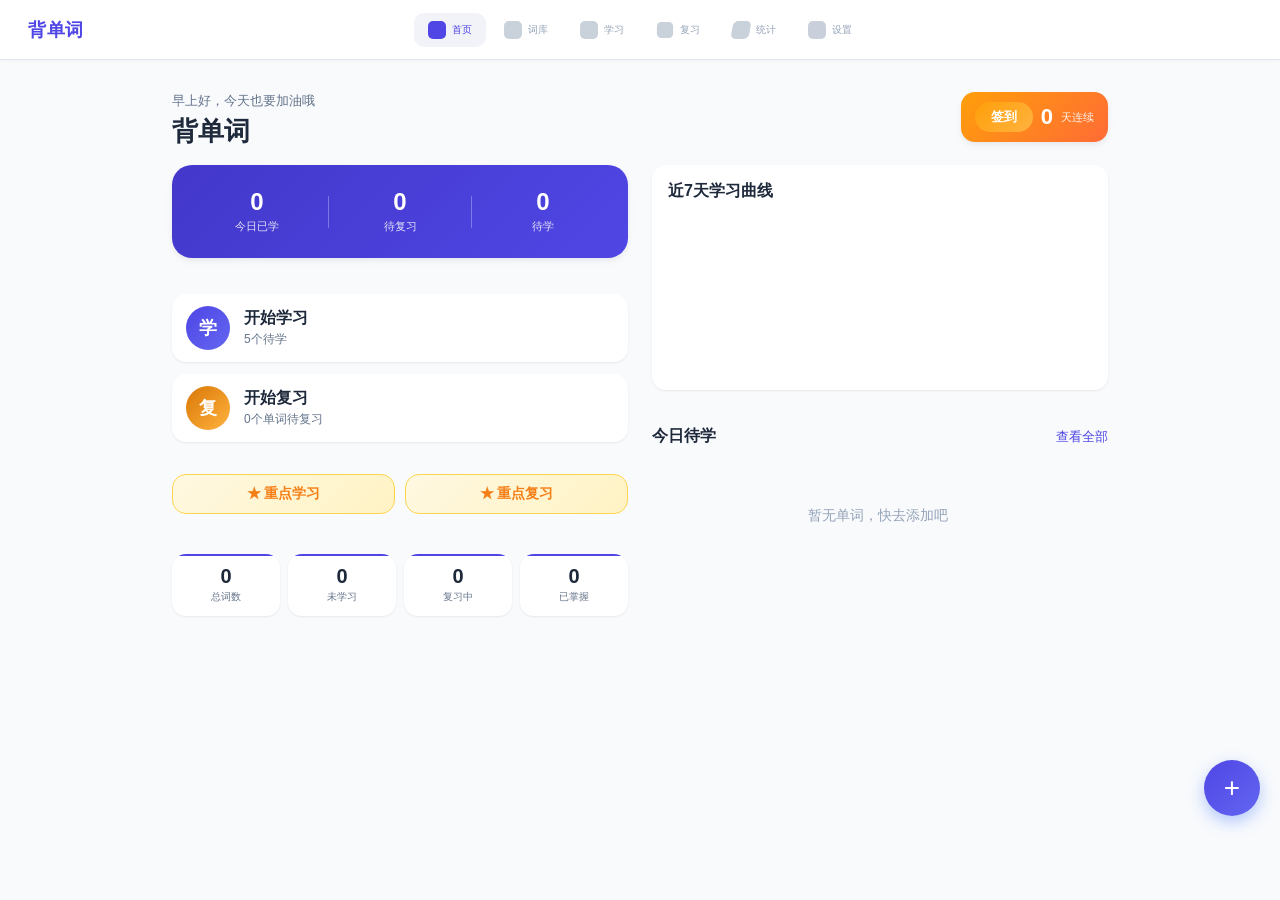
==== frontend/index.html @ 34f8b9ea "消除冷启动卡顿: 新增GitHub Actions每5分钟保活Render服务, 前端词库后台刷新静默化不弹'服务唤醒中', 同步frontend静态资源至v62" ====
<!DOCTYPE html>
<html lang="zh-CN">
<head>
  <meta charset="UTF-8">
  <!-- 移动端视口配置，禁止缩放以保证原生App体验 -->
  <meta name="viewport" content="width=device-width, initial-scale=1.0, maximum-scale=1.0, user-scalable=no, viewport-fit=cover">
  <meta name="theme-color" content="#4a7fff">
  <title>背单词</title>
  <!-- 预连接：提前建立TCP/TLS连接，减少首字节时间 -->
  <link rel="preconnect" href="/" crossorigin>
  <link rel="dns-prefetch" href="/">
  <link rel="stylesheet" href="assets/style.css?v=20260809a">
  <!-- PWA 支持：允许"添加到桌面"当App用 -->
  <link rel="manifest" href="/manifest.json">
  <link rel="icon" type="image/png" href="/icons/icon-192.png">
  <link rel="apple-touch-icon" href="/icons/icon-192.png">
  <meta name="apple-mobile-web-app-capable" content="yes">
  <meta name="apple-mobile-web-app-status-bar-style" content="default">
  <meta name="apple-mobile-web-app-title" content="背单词">
</head>
<body>
  <!-- ============ 主内容区 ============ -->
  <main class="app-content" id="appContent">

    <!-- ===== 首页 ===== -->
    <section class="page page-home active" id="page-home">
      <!-- 顶部欢迎语 -->
      <div class="home-header">
        <div class="home-greeting">
          <p class="greeting-sub" id="greetingText">早上好，今天也要加油哦</p>
          <h2 class="greeting-title">背单词</h2>
        </div>
        <div class="streak-badge" id="streakBadge" style="display:flex;align-items:center;gap:8px;">
          <div class="checkin-area" id="checkinArea">
            <button class="checkin-btn" id="btnCheckin">签到</button>
            <span class="checkin-streak" id="checkinStreak" style="display:none"></span>
          </div>
          <span class="streak-num" id="streakNum">0</span>
          <span class="streak-label">天连续</span>
        </div>
      </div>

      <!-- 主区域：桌面端双列 -->
      <div class="home-main">
        <!-- 左列：概览+操作+统计卡 -->
        <div class="home-col home-col-left">
          <!-- 今日学习概览卡片 -->
          <div class="overview-card">
            <div class="overview-item">
              <span class="overview-num" id="todayLearned">0</span>
              <span class="overview-label">今日已学</span>
            </div>
            <div class="overview-divider"></div>
            <div class="overview-item">
              <span class="overview-num" id="todayReviewCount">0</span>
              <span class="overview-label">待复习</span>
            </div>
            <div class="overview-divider"></div>
            <div class="overview-item">
              <span class="overview-num" id="todayNewCount">0</span>
              <span class="overview-label">待学</span>
            </div>
          </div>

          <!-- 操作按钮 -->
          <div class="home-actions">
            <button class="action-btn primary" id="btnStartLearn">
              <span class="action-icon">学</span>
              <div class="action-text">
                <span class="action-title">开始学习</span>
                <span class="action-desc" id="learnDesc">5个待学</span>
              </div>
            </button>
            <button class="action-btn secondary" id="btnStartReview">
              <span class="action-icon">复</span>
              <div class="action-text">
                <span class="action-title">开始复习</span>
                <span class="action-desc" id="reviewDesc">0个单词待复习</span>
              </div>
            </button>
          </div>

          <!-- 重点单词快速入口 -->
          <div class="starred-quick-actions">
            <button class="starred-btn" id="btnLearnStarred">
              <span>★ 重点学习</span>
            </button>
            <button class="starred-btn" id="btnReviewStarred">
              <span>★ 重点复习</span>
            </button>
          </div>

          <!-- 错题本快速入口 -->
          <div class="wrongbook-entry" id="wrongbookEntry" style="display:none;">
            <button class="wrongbook-btn" id="btnOpenWrongbook">
              <span class="wrongbook-icon">✗</span>
              <div class="wrongbook-text">
                <span class="wrongbook-title">错题本</span>
                <span class="wrongbook-desc" id="wrongbookDesc">0个易错词</span>
              </div>
              <span class="wrongbook-arrow">›</span>
            </button>
          </div>

          <!-- 统计卡片 -->
          <div class="stat-cards">
            <div class="stat-card">
              <span class="stat-card-num" id="statTotal">0</span>
              <span class="stat-card-label">总词数</span>
            </div>
            <div class="stat-card">
              <span class="stat-card-num" id="statNew">0</span>
              <span class="stat-card-label">未学习</span>
            </div>
            <div class="stat-card">
              <span class="stat-card-num" id="statReview">0</span>
              <span class="stat-card-label">复习中</span>
            </div>
            <div class="stat-card">
              <span class="stat-card-num" id="statMastered">0</span>
              <span class="stat-card-label">已掌握</span>
            </div>
          </div>
        </div>

        <!-- 右列：图表+今日单词 -->
        <div class="home-col home-col-right">
          <!-- 学习曲线图 -->
          <div class="chart-block">
            <h3 class="block-title">近7天学习曲线</h3>
            <canvas id="homeLineChart" class="chart-canvas"></canvas>
          </div>

          <!-- 今日单词列表 -->
          <div class="today-words">
            <div class="block-header">
              <h3 class="block-title">今日待学</h3>
              <span class="block-more" id="goLibraryFromHome">查看全部</span>
            </div>
            <div class="word-list word-list-scroll" id="todayWordList">
              <div class="empty-state">
                <p>暂无单词，快去添加吧</p>
              </div>
            </div>
          </div>
        </div>
      </div>
    </section>

    <!-- ===== 录入页 ===== -->
    <section class="page page-input" id="page-input">
      <h2 class="page-title">录入单词</h2>

      <!-- 录入方式切换 -->
      <div class="tab-switch">
        <button class="tab-switch-item active" data-input-tab="manual">手动输入</button>
        <button class="tab-switch-item" data-input-tab="batch">批量粘贴</button>
        <button class="tab-switch-item" data-input-tab="doc">文档导入</button>
        <button class="tab-switch-item" data-input-tab="scan">扫描录入</button>
      </div>

      <!-- 手动输入 -->
      <div class="input-panel active" id="panel-manual">
        <div class="form-group">
          <label class="form-label">导入到单词本</label>
          <select class="form-select" id="manualWordbookSelect">
            <option value="">默认（不归类）</option>
          </select>
        </div>
        <div class="form-group">
          <label class="form-label">单词</label>
          <input type="text" class="form-input" id="manualWord" placeholder="输入英文单词，如 sports meeting">
        </div>
        <div class="form-group">
          <label class="form-label">音标（选填）</label>
          <input type="text" class="form-input" id="manualPhonetic" placeholder="/spɔːts ˈmiːtɪŋ/">
        </div>
        <div class="form-group">
          <label class="form-label">释义（选填）</label>
          <input type="text" class="form-input" id="manualMeaning" placeholder="n. 运动会">
        </div>
        <button class="btn-primary" id="btnManualAdd">添加单词</button>
      </div>

      <!-- 批量粘贴 -->
      <div class="input-panel" id="panel-batch">
        <p class="panel-tip">每行一个单词，支持纯单词或“单词 释义”格式</p>
        <div class="form-group">
          <label class="form-label">导入到单词本</label>
          <select class="form-select" id="batchWordbookSelect">
            <option value="">默认（不归类）</option>
          </select>
        </div>
        <textarea class="form-textarea" id="batchText" placeholder="sports meeting&#10;apple n.苹果&#10;banana"></textarea>
        <button class="btn-secondary" id="btnBatchPreview">预览</button>
        <div class="batch-preview" id="batchPreview" style="display:none">
          <div class="batch-preview-header">
            <span id="batchPreviewCount">0 个单词</span>
            <button class="btn-primary btn-sm" id="btnBatchConfirm">确认导入</button>
          </div>
          <div class="batch-preview-list" id="batchPreviewList"></div>
        </div>
        <button class="btn-primary" id="btnBatchAdd" style="display:none">批量添加</button>
      </div>

      <!-- 文档导入 -->
      <div class="input-panel" id="panel-doc">
        <p class="panel-tip">上传文档自动提取单词，支持 TXT / Word / Excel / PDF</p>
        <!-- 导入到哪个单词本 -->
        <div class="form-group">
          <label class="form-label">导入到单词本</label>
          <div class="wordbook-select-row">
            <select class="form-select" id="docWordbookSelect">
              <option value="">默认（不归类）</option>
            </select>
            <button class="btn-secondary btn-sm" id="btnNewWordbook" title="新建单词本">+ 新建</button>
          </div>
        </div>
        <div class="doc-upload-area" id="docUploadArea">
          <div class="doc-upload-placeholder">
            <span class="doc-icon">📄</span>
            <p class="doc-upload-text">点击或拖拽文件到此处</p>
            <p class="doc-upload-formats">支持 txt / docx / xlsx / pdf，最大 20MB</p>
          </div>
          <input type="file" accept=".txt,.docx,.xlsx,.xls,.pdf" id="docFileInput" style="display:none">
        </div>
        <!-- 预览结果 -->
        <div class="doc-preview" id="docPreview" style="display:none">
          <div class="doc-preview-header">
            <span class="doc-preview-name" id="docPreviewName"></span>
            <span class="doc-preview-count" id="docPreviewCount"></span>
          </div>
          <div class="doc-words-list" id="docWordsList"></div>
          <div class="doc-preview-actions">
            <button class="btn-secondary" id="btnDocCancel">取消</button>
            <button class="btn-primary" id="btnDocImport">确认导入</button>
          </div>
        </div>
        <!-- 导入结果 -->
        <div class="doc-result" id="docResult" style="display:none"></div>
      </div>

      <!-- 扫描录入 -->
      <div class="input-panel" id="panel-scan">
        <div class="form-group">
          <label class="form-label">导入到单词本</label>
          <select class="form-select" id="scanWordbookSelect">
            <option value="">默认（不归类）</option>
          </select>
        </div>
        <!-- 识别模式切换 -->
        <div class="scan-mode-switch">
          <button class="scan-mode-item active" data-scan-mode="ocr">极速OCR</button>
          <button class="scan-mode-item" data-scan-mode="ai">AI精准</button>
        </div>
        <p class="panel-tip" id="scanModeTip">拍照或选择图片，OCR极速识别单词+本地词典释义（每张约2秒）</p>
        <!-- 空状态：点击选图 -->
        <div class="scan-area" id="scanArea">
          <div class="scan-placeholder">
            <span class="scan-icon">相机</span>
            <p>点击拍照 / 选择图片</p>
          </div>
        </div>
        <!-- 多图缩略图网格（选中图片后显示） -->
        <div class="scan-thumbs" id="scanThumbs" style="display:none">
          <div class="scan-thumbs-list" id="scanThumbsList"></div>
        </div>
        <!-- 操作按钮区 -->
        <input type="file" accept="image/*" multiple id="scanInput" style="display:none">
        <div class="scan-actions" id="scanActions" style="display:none">
          <button class="btn-secondary" id="btnScanAddMore">+ 添加更多图片</button>
          <button class="btn-primary" id="btnScanRecognize">极速识别</button>
        </div>
        <!-- 识别结果：单词确认列表 -->
        <div class="scan-confirm" id="scanConfirm" style="display:none">
          <div class="scan-confirm-header">
            <span class="scan-confirm-title">识别到 <b id="scanWordCount">0</b> 个单词</span>
            <div class="scan-confirm-actions">
              <button class="scan-check-all" id="btnScanCheckAll">全选</button>
              <button class="btn-primary btn-sm" id="btnScanAddSelected">添加选中</button>
            </div>
          </div>
          <div class="scan-word-list" id="scanWordList"></div>
        </div>
        <!-- 添加结果 -->
        <div class="scan-result" id="scanResult" style="display:none"></div>
      </div>
    </section>

    <!-- ===== 词库页 ===== -->
    <section class="page page-library" id="page-library">
      <div class="library-header">
        <h2 class="page-title">我的词库</h2>
        <div class="export-dropdown" id="exportDropdown">
          <button class="export-btn" id="btnExport" title="导出单词">
            <svg width="18" height="18" viewBox="0 0 24 24" fill="none" stroke="currentColor" stroke-width="2" stroke-linecap="round" stroke-linejoin="round"><path d="M21 15v4a2 2 0 0 1-2 2H5a2 2 0 0 1-2-2v-4"/><polyline points="7 10 12 15 17 10"/><line x1="12" y1="15" x2="12" y2="3"/></svg>
            <span>导出</span>
          </button>
          <div class="export-menu" id="exportMenu" style="display:none">
            <div class="export-menu-tip" id="exportMenuTip">导出全部单词</div>
            <button class="export-menu-item" data-format="csv">
              <span class="export-menu-icon">CSV</span>
              <div class="export-menu-info">
                <span class="export-menu-name">CSV 表格</span>
                <span class="export-menu-desc">含音标/释义/记忆法，Excel可开</span>
              </div>
            </button>
            <button class="export-menu-item" data-format="txt">
              <span class="export-menu-icon">TXT</span>
              <div class="export-menu-info">
                <span class="export-menu-name">TXT 文本</span>
                <span class="export-menu-desc">每行一个单词，兼容扇贝/有道</span>
              </div>
            </button>
            <button class="export-menu-item" data-format="anki">
              <span class="export-menu-icon">Anki</span>
              <div class="export-menu-info">
                <span class="export-menu-name">Anki 卡片</span>
                <span class="export-menu-desc">制表符分隔，可直接导入Anki</span>
              </div>
            </button>
          </div>
        </div>
      </div>

      <!-- 单词本横向筛选 -->
      <div class="wordbook-bar" id="wordbookBar">
        <button class="wordbook-chip active" data-wordbook="">全部</button>
        <button class="wordbook-chip" data-wordbook="0">未归类</button>
        <span class="wordbook-chip-sep"></span>
        <button class="wordbook-chip wordbook-add" id="btnAddWordbook" title="新建单词本">+</button>
      </div>

      <!-- 搜索框 -->
      <div class="search-bar">
        <input type="text" class="search-input" id="searchInput" placeholder="搜索单词或释义">
      </div>

      <!-- 筛选标签 + 排序 -->
      <div class="filter-tabs" id="filterTabs">
        <button class="filter-tab active" data-status="all">全部</button>
        <button class="filter-tab" data-status="new">未学习</button>
        <button class="filter-tab" data-status="review">复习中</button>
        <button class="filter-tab" data-status="mastered">已掌握</button>
        <button class="filter-tab" data-status="starred">⭐ 重点</button>
        <select class="sort-select" id="sortSelect" title="排序方式">
          <option value="added_desc">最近添加</option>
          <option value="added_asc">最早添加</option>
          <option value="custom">自定义顺序</option>
          <option value="word_asc">字母 A-Z</option>
          <option value="word_desc">字母 Z-A</option>
          <option value="review_desc">复习次数多</option>
          <option value="review_asc">复习次数少</option>
          <option value="next_review_asc">最快到期</option>
        </select>
        <span class="sort-hint" id="sortHint"></span>
      </div>

      <!-- 单词列表 -->
      <div class="word-list library-list" id="libraryList">
        <div class="empty-state">
          <p>词库空空如也</p>
          <p class="empty-sub">点击右下角 + 添加单词</p>
        </div>
      </div>
    </section>

    <!-- ===== 学习页 ===== -->
    <section class="page page-learn" id="page-learn">
      <div class="card-header">
        <div class="progress-ring" id="learnProgressRing" style="display:none">
          <svg width="36" height="36">
            <circle class="progress-ring-bg" cx="18" cy="18" r="15"></circle>
            <circle class="progress-ring-fill" cx="18" cy="18" r="15" stroke-dasharray="94.2" stroke-dashoffset="94.2" id="progressRingFill"></circle>
          </svg>
          <span class="progress-ring-text" id="progressRingText">0%</span>
        </div>
        <span class="card-progress" id="learnProgress">0 / 0</span>
        <span class="study-timer" id="studyTimerDisplay" style="display:none">
          <span class="study-timer-icon">⏱</span>
          <span id="studyTimer">00:00</span>
        </span>
        <span class="card-close" id="learnClose">退出</span>
      </div>
      <!-- 词书选择器 -->
      <div class="wordbook-selector" id="learnWordbookSelector" style="display:flex;align-items:center;gap:8px;padding:8px 16px;background:var(--bg-card);border-radius:var(--radius-md);margin-bottom:12px;flex-wrap:wrap;">
        <label style="font-size:13px;color:var(--text-secondary);white-space:nowrap;">词书：</label>
        <select id="learnWordbookSelect" style="flex:1;min-width:120px;padding:6px 10px;border:1px solid var(--border);border-radius:8px;font-size:14px;background:#fff;">
          <option value="">请选择词书</option>
        </select>
      </div>
      <!-- 学习模式切换 -->
      <div class="mode-tabs" id="learnModeTabs">
        <button class="mode-tab active" data-mode="flip">翻卡模式</button>
        <button class="mode-tab" data-mode="choice">看词选义</button>
        <button class="mode-tab" data-mode="reverse">看义选词</button>
        <button class="mode-tab" data-mode="spell">拼写默写</button>
        <button class="order-toggle-btn" id="learnOrderToggle" title="切换翻卡顺序">顺序</button>
      </div>
      <!-- 学习范围说明：重点单词等 -->
      <div class="review-mode-tip" id="learnModeTip" style="display:none"></div>
      <!-- 学习卡片容器 -->
      <div class="flip-card-stage" id="learnStage">
        <span class="card-star-badge" id="learnStarBadge" style="display:none" title="重点单词">★ 重点</span>
        <div class="empty-state" id="learnEmpty" style="display:none">
          <p>请选择一本词书</p>
          <p class="empty-sub">选择词书后开始学习</p>
          <div style="display:flex;gap:12px;justify-content:center;flex-wrap:wrap;margin-top:16px;">
            <button class="btn-primary" id="learnAddMoreBtn">加入未学习</button>
            <button class="btn-secondary" id="learnReviewTodayBtn">翻今天所有</button>
          </div>
        </div>
        <!-- 翻卡元素 -->
        <div class="flip-card" id="learnCard" style="display:none">
          <div class="flip-card-inner">
            <!-- 正面：单词 -->
            <div class="flip-card-front">
              <span class="card-word" id="learnWord"></span>
              <span class="card-phonetic" id="learnPhonetic"></span>
              <button class="speak-btn" id="learnSpeakBtn" title="发音">🔊</button>
              <!-- 例句（专升本） -->
              <div class="card-example" id="learnExampleFront" style="display:none"></div>
              <p class="card-tip">点击查看释义</p>
            </div>
            <!-- 背面：释义+拆解+记忆方法 -->
            <div class="flip-card-back">
              <span class="card-word-sm" id="learnWordBack"></span>
              <span class="card-phonetic-sm" id="learnPhoneticBack"></span>
              <span class="card-meaning" id="learnMeaning"></span>
              <div class="card-split" id="learnSplit"></div>
              <div class="card-mnemonic" id="learnMnemonic"></div>
              <!-- 例句（专升本） -->
              <div class="card-example" id="learnExampleBack" style="display:none"></div>
            </div>
          </div>
        </div>
        <!-- 看词选义模式 -->
        <div class="quiz-card" id="learnChoiceCard" style="display:none">
          <div class="quiz-question">
            <span class="quiz-word" id="choiceWord"></span>
            <span class="quiz-phonetic" id="choicePhonetic"></span>
            <button class="speak-btn" id="choiceSpeakBtn" title="发音">🔊</button>
            <p class="quiz-hint">这个单词是什么意思？</p>
          </div>
          <div class="quiz-options" id="choiceOptions"></div>
          <div class="quiz-feedback" id="choiceFeedback"></div>
        </div>
        <!-- 看义选词模式（中→英） -->
        <div class="quiz-card" id="learnReverseCard" style="display:none">
          <div class="quiz-question">
            <span class="quiz-meaning-prompt" id="reverseMeaning"></span>
            <p class="quiz-hint">这个释义对应的单词是？</p>
          </div>
          <div class="quiz-options" id="reverseOptions"></div>
          <div class="quiz-feedback" id="reverseFeedback"></div>
        </div>
        <!-- 拼写默写模式 -->
        <div class="quiz-card" id="learnSpellCard" style="display:none">
          <div class="quiz-question">
            <span class="quiz-meaning-prompt" id="spellMeaning"></span>
            <span class="quiz-phonetic" id="spellPhonetic"></span>
            <button class="speak-btn" id="spellSpeakBtn" title="发音">🔊</button>
            <p class="quiz-hint">请拼写出这个单词</p>
          </div>
          <input type="text" class="spell-input" id="spellInput" placeholder="输入单词..." autocomplete="off" autocapitalize="off" autocorrect="off">
          <div class="spell-actions">
            <button class="btn-primary" id="spellSubmitBtn">确认</button>
            <button class="btn-secondary" id="spellSkipBtn">跳过</button>
          </div>
          <div class="quiz-feedback" id="spellFeedback"></div>
        </div>
      </div>
      <!-- 操作按钮 -->
      <div class="card-actions" id="learnActions" style="display:none">
        <button class="btn-secondary" id="btnLearnPrev">上一题</button>
        <button class="btn-secondary" id="btnLearnDetail">详情</button>
        <button class="btn-primary" id="btnLearnKnown">已学会</button>
      </div>
      <!-- 翻卡模式额外按钮：加入新词 / 翻今天所有 -->
      <div class="card-actions card-actions-extra" id="learnExtraActions" style="display:none">
        <button class="btn-secondary" id="btnLearnAddNew">+ 未学习</button>
        <button class="btn-secondary" id="btnLearnReviewToday">翻今天所有</button>
      </div>
      <!-- 测验模式操作按钮 -->
      <div class="card-actions" id="quizActions" style="display:none">
        <button class="btn-secondary" id="btnQuizPrev">上一题</button>
        <button class="btn-secondary" id="btnQuizDetail">详情</button>
        <button class="btn-secondary" id="btnQuizSkip">下一题</button>
        <button class="btn-primary" id="btnQuizKnown">已学会</button>
      </div>
    </section>

    <!-- ===== 复习页 ===== -->
    <section class="page page-review" id="page-review">
      <div class="card-header">
        <span class="card-progress" id="reviewProgress">0 / 0</span>
        <span class="card-close" id="reviewClose">退出</span>
      </div>
      <div class="review-estimate" id="reviewEstimate" style="display:none"></div>
      <!-- 词书选择器 -->
      <div class="wordbook-selector" id="reviewWordbookSelector" style="display:flex;align-items:center;gap:8px;padding:8px 16px;background:var(--bg-card);border-radius:var(--radius-md);margin-bottom:12px;flex-wrap:wrap;">
        <label style="font-size:13px;color:var(--text-secondary);white-space:nowrap;">词书：</label>
        <select id="reviewWordbookSelect" style="flex:1;min-width:120px;padding:6px 10px;border:1px solid var(--border);border-radius:8px;font-size:14px;background:#fff;">
          <option value="">请选择词书</option>
        </select>
        <button class="btn-secondary" id="btnReviewAll" title="拉到最下方可切换复习范围" style="white-space:nowrap;font-size:13px;padding:6px 10px;">自主复习</button>
      </div>
      <!-- 复习范围说明：今日到期 / 自主复习 -->
      <div class="review-mode-tip" id="reviewModeTip" style="display:none"></div>
      <!-- 复习模式切换 -->
      <div class="mode-tabs" id="reviewModeTabs">
        <button class="mode-tab active" data-rmode="flip">翻卡模式</button>
        <button class="mode-tab" data-rmode="choice">看词选义</button>
        <button class="mode-tab" data-rmode="reverse">看义选词</button>
        <button class="mode-tab" data-rmode="spell">拼写默写</button>
        <button class="order-toggle-btn" id="btnReviewOrder" title="切换复习顺序">顺序</button>
      </div>
      <div class="flip-card-stage" id="reviewStage">
        <span class="card-star-badge" id="reviewStarBadge" style="display:none" title="重点单词">★ 重点</span>
        <div class="empty-state" id="reviewEmpty">
          <p>今日复习已完成</p>
          <p class="empty-sub">没有到期的单词，继续保持！</p>
        </div>
        <!-- 翻卡模式 -->
        <div class="flip-card" id="reviewCard" style="display:none">
          <div class="flip-card-inner">
            <div class="flip-card-front">
              <span class="card-word" id="reviewWord"></span>
              <span class="card-phonetic" id="reviewPhonetic"></span>
              <button class="speak-btn" id="reviewSpeakBtn" title="发音">🔊</button>
              <!-- 例句（专升本） -->
              <div class="card-example" id="reviewExampleFront" style="display:none"></div>
              <p class="card-tip">先想想含义，再翻转</p>
            </div>
            <div class="flip-card-back">
              <span class="card-word-sm" id="reviewWordBack"></span>
              <span class="card-meaning" id="reviewMeaning"></span>
              <div class="card-split" id="reviewSplit"></div>
              <div class="card-mnemonic" id="reviewMnemonic"></div>
              <!-- 例句（专升本） -->
              <div class="card-example" id="reviewExampleBack" style="display:none"></div>
            </div>
          </div>
        </div>
        <!-- 看词选义模式 -->
        <div class="quiz-card" id="reviewChoiceCard" style="display:none">
          <div class="quiz-question">
            <span class="quiz-word" id="reviewChoiceWord"></span>
            <span class="quiz-phonetic" id="reviewChoicePhonetic"></span>
            <button class="speak-btn" id="reviewChoiceSpeakBtn" title="发音">🔊</button>
            <p class="quiz-hint">这个单词是什么意思？</p>
          </div>
          <div class="quiz-options" id="reviewChoiceOptions"></div>
          <div class="quiz-feedback" id="reviewChoiceFeedback"></div>
        </div>
        <!-- 看义选词模式（中→英） -->
        <div class="quiz-card" id="reviewReverseCard" style="display:none">
          <div class="quiz-question">
            <span class="quiz-meaning-prompt" id="reviewReverseMeaning"></span>
            <p class="quiz-hint">这个释义对应的单词是？</p>
          </div>
          <div class="quiz-options" id="reviewReverseOptions"></div>
          <div class="quiz-feedback" id="reviewReverseFeedback"></div>
        </div>
        <!-- 拼写默写模式 -->
        <div class="quiz-card" id="reviewSpellCard" style="display:none">
          <div class="quiz-question">
            <span class="quiz-meaning-prompt" id="reviewSpellMeaning"></span>
            <span class="quiz-phonetic" id="reviewSpellPhonetic"></span>
            <button class="speak-btn" id="reviewSpellSpeakBtn" title="发音">🔊</button>
            <p class="quiz-hint">请拼写出这个单词</p>
          </div>
          <input type="text" class="spell-input" id="reviewSpellInput" placeholder="输入单词..." autocomplete="off" autocapitalize="off" autocorrect="off">
          <div class="spell-actions">
            <button class="btn-primary" id="reviewSpellSubmitBtn">确认</button>
            <button class="btn-secondary" id="reviewSpellSkipBtn">跳过</button>
          </div>
          <div class="quiz-feedback" id="reviewSpellFeedback"></div>
        </div>
      </div>
      <!-- 翻卡模式：复习操作按钮 -->
      <div class="rating-actions" id="ratingActions" style="display:none">
        <button class="rating-btn rating-prev" id="btnReviewPrev" data-action="prev" title="回到上一个单词">
          <span class="rating-label">上一个</span>
        </button>
        <button class="rating-btn rating-forgot" data-rating="again" title="完全想不起来，稍后会再次出现帮你巩固">
          <span class="rating-label">不记得</span>
          <span class="rating-desc">稍后重看</span>
        </button>
        <button class="rating-btn rating-hard" data-rating="hard" title="有点印象但不熟，明天复习一次">
          <span class="rating-label">模糊</span>
          <span class="rating-desc">明天再背</span>
        </button>
        <button class="rating-btn rating-good" data-rating="good" title="记得很清楚，按遗忘曲线安排下次复习">
          <span class="rating-label">记得</span>
          <span class="rating-desc">加深记忆</span>
        </button>
        <button class="rating-btn rating-next" id="btnReviewNext" data-action="next" title="正常进入下一个单词">
          <span class="rating-label">下一个</span>
        </button>
      </div>
      <!-- 复习页额外按钮：加入新词 -->
      <div class="card-actions card-actions-extra" id="reviewExtraActions" style="display:none">
        <button class="btn-secondary" id="btnReviewAddNew">+ 未学习</button>
      </div>
      <!-- 测验模式操作按钮 -->
      <div class="card-actions" id="reviewQuizActions" style="display:none">
        <button class="btn-secondary" id="btnReviewQuizPrev">上一题</button>
        <button class="btn-secondary" id="btnReviewQuizDetail">详情</button>
        <button class="btn-secondary" id="btnReviewQuizSkip">下一题</button>
        <button class="btn-primary" id="btnReviewQuizKnown">已学会</button>
      </div>
    </section>

    <!-- ===== 统计页 ===== -->
    <section class="page page-stats" id="page-stats">
      <h2 class="page-title">学习统计</h2>

      <!-- 统计卡片 -->
      <div class="stats-grid">
        <div class="stats-cell">
          <span class="stats-num" id="statsTotal">0</span>
          <span class="stats-label">总词数</span>
        </div>
        <div class="stats-cell">
          <span class="stats-num" id="statsMastered">0</span>
          <span class="stats-label">已掌握</span>
        </div>
        <div class="stats-cell">
          <span class="stats-num" id="statsStreak">0</span>
          <span class="stats-label">连续签到</span>
        </div>
        <div class="stats-cell">
          <span class="stats-num" id="statsToday">0</span>
          <span class="stats-label">今日学习</span>
        </div>
      </div>

      <!-- 复习统计卡片 -->
      <div class="stats-grid">
        <div class="stats-cell">
          <span class="stats-num" id="statsReviewToday">0</span>
          <span class="stats-label">今日复习</span>
        </div>
        <div class="stats-cell">
          <span class="stats-num" id="statsReviewAcc">0%</span>
          <span class="stats-label">今日正确率</span>
        </div>
        <div class="stats-cell">
          <span class="stats-num" id="statsTotalReview">0</span>
          <span class="stats-label">累计复习</span>
        </div>
        <div class="stats-cell">
          <span class="stats-num" id="statsTotalReviewAcc">0%</span>
          <span class="stats-label">累计正确率</span>
        </div>
      </div>

      <!-- 7天学习柱状图 -->
      <div class="chart-block">
        <h3 class="block-title">近7天学习量</h3>
        <canvas id="statsBarChart" class="chart-canvas"></canvas>
      </div>

      <!-- 单词状态饼图 -->
      <div class="chart-block">
        <h3 class="block-title">单词状态分布</h3>
        <canvas id="statsPieChart" class="chart-canvas"></canvas>
        <div class="pie-legend" id="pieLegend"></div>
      </div>

      <!-- 日历统计 -->
      <div class="chart-block">
        <h3 class="block-title">学习日历</h3>
        <div id="statsCalendar" class="calendar-container"></div>
      </div>
    </section>

    <!-- ===== 设置页 ===== -->
    <section class="page page-settings" id="page-settings">
      <h2 class="page-title">设置</h2>

      <!-- 学习计划 -->
      <div class="settings-section">
        <h3 class="settings-section-title">学习计划</h3>
        <div class="setting-row">
          <label class="setting-label" for="dailyGoalInput">每日学习目标</label>
          <div class="setting-control">
            <input type="number" id="dailyGoalInput" class="setting-input" min="1" max="100" value="20">
            <span class="setting-unit">个</span>
          </div>
        </div>
        <div class="setting-row">
          <label class="setting-label" for="dailyReviewGoalInput">每日复习上限</label>
          <div class="setting-control">
            <input type="number" id="dailyReviewGoalInput" class="setting-input" min="0" max="500" value="50">
            <span class="setting-unit">个（0=不限）</span>
          </div>
        </div>
        <div class="setting-row">
          <label class="setting-label" for="learnOrderSelect">学习取词顺序</label>
          <div class="setting-control">
            <select id="learnOrderSelect" class="setting-input setting-select">
              <option value="sequential">顺序（按添加时间）</option>
              <option value="random">随机</option>
            </select>
          </div>
        </div>
        <div class="setting-row">
          <label class="setting-label" for="reviewOrderSelect">复习顺序</label>
          <div class="setting-control">
            <select id="reviewOrderSelect" class="setting-input setting-select">
              <option value="sequential">按时间（最早添加先复习）</option>
              <option value="random">随机</option>
            </select>
          </div>
        </div>
      </div>

      <!-- 复习策略 -->
      <div class="settings-section">
        <h3 class="settings-section-title">复习策略（防遗忘）</h3>
        <div class="setting-row">
          <label class="setting-label" for="reviewStrategySelect">复习间隔策略</label>
          <div class="setting-control">
            <select id="reviewStrategySelect" class="setting-input setting-select">
              <option value="relaxed">宽松（间隔长，省力）</option>
              <option value="standard">标准（推荐）</option>
              <option value="strict">严格（间隔短，记得牢）</option>
            </select>
          </div>
        </div>
        <div class="setting-row">
          <label class="setting-label">防遗忘回顾</label>
          <div class="setting-control">
            <label class="switch-label">
              <input type="checkbox" id="antiForgetToggle" class="switch-input" checked>
              <span class="switch-track"><span class="switch-thumb"></span></span>
              <span class="switch-text">已掌握单词定期回顾</span>
            </label>
          </div>
        </div>
        <div class="setting-row" id="antiForgetIntervalRow">
          <label class="setting-label" for="antiForgetIntervalInput">回顾间隔</label>
          <div class="setting-control">
            <input type="number" id="antiForgetIntervalInput" class="setting-input" min="1" max="365" value="30">
            <span class="setting-unit">天</span>
          </div>
        </div>
        <p class="setting-tip">标准策略：复习间隔 1→3→7→14→30 天，连续 4 次简单后标记为已掌握。开启防遗忘后，已掌握单词会按回顾间隔定期重新出现，避免长期不复习而遗忘。</p>
        <!-- 策略对比表 -->
        <table class="strategy-table" id="strategyTable">
          <thead>
            <tr><th>策略</th><th>第1次</th><th>第2次</th><th>第3次</th><th>第4次</th><th>第5次</th><th>掌握阈值</th></tr>
          </thead>
          <tbody>
            <tr id="strategy-row-relaxed"><td>宽松</td><td>2天</td><td>5天</td><td>10天</td><td>20天</td><td>45天</td><td>3次</td></tr>
            <tr id="strategy-row-standard"><td>标准</td><td>1天</td><td>3天</td><td>7天</td><td>14天</td><td>30天</td><td>4次</td></tr>
            <tr id="strategy-row-strict"><td>严格</td><td>1天</td><td>2天</td><td>4天</td><td>7天</td><td>15天</td><td>6次</td></tr>
          </tbody>
        </table>
      </div>

      <!-- 账户管理 -->
      <div class="settings-section">
        <h3 class="settings-section-title">账户管理</h3>
        <div class="setting-row">
          <label class="setting-label">当前用户</label>
          <div class="setting-control">
            <span class="setting-text" id="settingsUsername">未登录</span>
          </div>
        </div>
        <div class="setting-row">
          <label class="setting-label" for="nicknameInput">昵称</label>
          <div class="setting-control">
            <input type="text" id="nicknameInput" class="setting-input" placeholder="请输入昵称" maxlength="80">
            <button class="setting-btn" id="btnSaveNickname" style="margin-left:8px;">保存</button>
          </div>
        </div>
        <div class="setting-row">
          <label class="setting-label" for="secQuestionInput">安全问题</label>
          <div class="setting-control">
            <input type="text" id="secQuestionInput" class="setting-input" placeholder="用于密码找回" maxlength="255">
          </div>
        </div>
        <div class="setting-row">
          <label class="setting-label" for="secAnswerInput">安全问题答案</label>
          <div class="setting-control">
            <input type="text" id="secAnswerInput" class="setting-input" placeholder="安全问题答案" maxlength="255">
            <button class="setting-btn" id="btnSaveSecurity" style="margin-left:8px;">保存</button>
          </div>
        </div>
        <div class="setting-row">
          <label class="setting-label">修改密码</label>
          <div class="setting-control">
            <input type="password" id="oldPasswordInput" class="setting-input" placeholder="旧密码" style="margin-bottom:6px;">
            <input type="password" id="newPasswordInput" class="setting-input" placeholder="新密码（至少6位）" style="margin-bottom:6px;">
            <input type="password" id="confirmPasswordInput" class="setting-input" placeholder="确认新密码">
            <button class="setting-btn" id="btnChangePassword" style="margin-top:6px;">修改密码</button>
          </div>
        </div>
        <div class="setting-row">
          <label class="setting-label">OCR用量</label>
          <div class="setting-control">
            <span class="setting-text" id="ocrUsageText">加载中...</span>
          </div>
        </div>
        <div class="setting-row">
          <label class="setting-label">账号操作</label>
          <div class="setting-control">
            <button class="setting-btn setting-btn-danger" id="btnLogoutSettings">退出登录</button>
          </div>
        </div>
      </div>

      <!-- 词库管理 -->
      <div class="settings-section">
        <h3 class="settings-section-title">词库管理</h3>
        <div class="setting-row">
          <label class="setting-label">数据</label>
          <div class="setting-control">
            <button class="setting-btn" id="exportCsvBtn">导出 CSV</button>
            <button class="setting-btn setting-btn-danger" id="clearDataBtn">清空数据</button>
          </div>
        </div>
        <div class="setting-row">
          <label class="setting-label">关于</label>
          <div class="setting-control">
            <span class="setting-text">词记 WordMemo v1.2</span>
          </div>
        </div>
      </div>
    </section>

    <!-- ===== 管理员页 ===== -->
    <section class="page page-admin" id="page-admin">
      <h2 class="page-title">用户管理</h2>
      <!-- 用户列表容器：由 JS 动态渲染 admin-user-card -->
      <div class="admin-user-list" id="adminUserList">
        <div class="empty-state">
          <p>暂无用户数据</p>
        </div>
      </div>
    </section>

  </main>

  <!-- ============ 底部 TabBar ============ -->
  <nav class="tab-bar" id="tabBar">
    <button class="tab-item active" data-page="home">
      <span class="tab-icon tab-icon-home"></span>
      <span class="tab-label">首页</span>
    </button>
    <button class="tab-item" data-page="library">
      <span class="tab-icon tab-icon-library"></span>
      <span class="tab-label">词库</span>
    </button>
    <button class="tab-item" data-page="learn">
      <span class="tab-icon tab-icon-learn"></span>
      <span class="tab-label">学习</span>
    </button>
    <button class="tab-item" data-page="review">
      <span class="tab-icon tab-icon-review"></span>
      <span class="tab-label">复习</span>
    </button>
    <button class="tab-item" data-page="stats">
      <span class="tab-icon tab-icon-stats"></span>
      <span class="tab-label">统计</span>
    </button>
    <button class="tab-item" data-page="settings">
      <span class="tab-icon tab-icon-settings">⚙</span>
      <span class="tab-label">设置</span>
    </button>
    <button class="tab-item tab-admin-only" data-page="admin" style="display:none">
      <span class="tab-icon tab-icon-admin">管</span>
      <span class="tab-label">管理</span>
    </button>
  </nav>

  <!-- ============ 浮动添加按钮 ============ -->
  <button class="fab" id="fabAdd" aria-label="添加单词">+</button>

  <!-- ============ Toast 提示容器 ============ -->
  <div class="toast-container" id="toastContainer"></div>

  <!-- ============ 错题本弹窗 ============ -->
  <div class="modal-overlay" id="wrongbookModal">
    <div class="modal-sheet wrongbook-modal-sheet">
      <div class="modal-handle"></div>
      <div class="modal-header">
        <h3 class="modal-word">错题本</h3>
        <button class="modal-close" id="wrongbookCloseBtn">×</button>
      </div>
      <div class="modal-body">
        <p class="wrongbook-tip">复习时答错的单词会进入这里，按错误次数排序，建议优先攻克。</p>
        <div class="wrongbook-list" id="wrongbookList">
          <div class="empty-state"><p>暂无错词，继续保持！</p></div>
        </div>
      </div>
      <div class="modal-footer">
        <button class="btn-primary" id="wrongbookReviewBtn">去复习这些词</button>
      </div>
    </div>
  </div>

  <!-- ============ 下拉刷新指示器 ============ -->
  <div class="pull-refresh-indicator" id="pullRefreshIndicator" style="display:none">↓</div>

  <!-- ============ 单词详情弹窗 ============ -->
  <div class="modal-overlay" id="wordDetailModal">
    <div class="modal-sheet">
      <div class="modal-handle"></div>
      <div class="modal-header">
        <div class="modal-word-wrap">
          <div class="modal-word-row">
            <h3 class="modal-word" id="modalWord"></h3>
            <span class="word-type-badge" id="modalWordTypeBadge" style="display:none"></span>
          </div>
          <span class="modal-phonetic" id="modalPhonetic"></span>
        </div>
        <div class="modal-header-actions">
          <button class="speak-btn modal-speak-btn" id="modalSpeakBtn" title="发音">🔊</button>
          <button class="modal-close" id="modalCloseBtn">×</button>
        </div>
      </div>
      <div class="modal-body" id="modalBody">
        <!-- 释义 -->
        <div class="modal-section">
          <h4 class="modal-section-title">释义
            <span class="pos-badge" id="modalPosBadge" style="display:none"></span>
          </h4>
          <p class="modal-meaning" id="modalMeaning"></p>
        </div>
        <!-- 变形（时态/复数/比较级等，有什么显示什么，默认收起） -->
        <div class="modal-section" id="modalTensesSection" style="display:none">
          <div class="modal-tags-bar">
            <button class="modal-tag-btn" id="modalTensesToggle" type="button">
              <span class="modal-tag-text">变形</span>
              <span class="modal-tag-arrow">▸</span>
            </button>
          </div>
          <div class="tenses-grid" id="modalTenses" style="display:none"></div>
        </div>
        <!-- 拆解 -->
        <div class="modal-section" id="modalSplitSection">
          <h4 class="modal-section-title">单词拆解</h4>
          <div class="split-list" id="modalSplit"></div>
        </div>
        <!-- 记忆方法 -->
        <div class="modal-section" id="modalMnemonicSection">
          <h4 class="modal-section-title">记忆方法</h4>
          <div class="mnemonic-box" id="modalMnemonic"></div>
        </div>
        <!-- 词根词缀 -->
        <div class="modal-section" id="modalMorphSection">
          <h4 class="modal-section-title">词根词缀</h4>
          <div class="morph-list" id="modalMorph"></div>
        </div>
        <!-- 例句 -->
        <div class="modal-section" id="modalExampleSection">
          <h4 class="modal-section-title">例句</h4>
          <div class="example-list" id="modalExamples"></div>
          <button class="btn-secondary btn-sm" id="modalRefreshExamplesBtn" style="margin-top:8px;width:auto;">AI生成更好的例句</button>
        </div>
      </div>
      <div class="modal-footer">
        <button class="btn-secondary" id="modalDeleteBtn">删除</button>
        <button class="btn-secondary" id="modalStarBtn">☆ 标重点</button>
        <button class="btn-secondary" id="modalMoveBtn">移动到词本</button>
        <button class="btn-primary" id="modalEditBtn">编辑</button>
      </div>
    </div>
  </div>

  <!-- ============ 编辑弹窗 ============ -->
  <div class="modal-overlay" id="editModal">
    <div class="modal-sheet">
      <div class="modal-handle"></div>
      <div class="modal-header">
        <h3 class="modal-word">编辑单词</h3>
        <button class="modal-close" id="editCloseBtn">×</button>
      </div>
      <div class="modal-body">
        <div class="form-group">
          <label class="form-label">单词</label>
          <input type="text" class="form-input" id="editWord">
        </div>
        <div class="form-group">
          <label class="form-label">音标</label>
          <input type="text" class="form-input" id="editPhonetic">
        </div>
        <div class="form-group">
          <label class="form-label">释义</label>
          <input type="text" class="form-input" id="editMeaning">
        </div>
        <div class="form-group">
          <label class="form-label">状态</label>
          <select class="form-input" id="editStatus">
            <option value="new">未学习</option>
            <option value="review">复习中</option>
            <option value="mastered">已掌握</option>
          </select>
        </div>
      </div>
      <div class="modal-footer">
        <button class="btn-secondary" id="editCancelBtn">取消</button>
        <button class="btn-primary" id="editSaveBtn">保存</button>
      </div>
    </div>
  </div>

  <!-- 移动到词本弹窗 -->
  <div class="modal-overlay" id="moveWordbookModal">
    <div class="modal-sheet">
      <div class="modal-handle"></div>
      <div class="modal-header">
        <h3 class="modal-word">移动到词本</h3>
        <button class="modal-close" id="moveCloseBtn">×</button>
      </div>
      <div class="modal-body">
        <div class="form-group">
          <label class="form-label">选择目标单词本</label>
          <select class="form-input" id="moveWordbookSelect">
            <option value="">未归类</option>
          </select>
        </div>
        <p class="panel-tip" style="margin-top:8px">移动后单词将归属新的单词本，可在任意词本间切换</p>
      </div>
      <div class="modal-footer">
        <button class="btn-secondary" id="moveCancelBtn">取消</button>
        <button class="btn-primary" id="moveConfirmBtn">确认移动</button>
      </div>
    </div>
  </div>

  <!-- 新建/编辑单词本弹窗 -->
  <div class="modal-overlay" id="wordbookModal">
    <div class="modal-sheet wordbook-modal-sheet">
      <div class="modal-handle"></div>
      <div class="modal-header">
        <h3 class="modal-word" id="wordbookModalTitle">新建单词本</h3>
        <button class="modal-close" id="wordbookCloseBtn">×</button>
      </div>
      <div class="modal-body">
        <div class="form-group">
          <label class="form-label">单词本名称</label>
          <input type="text" class="form-input" id="wordbookNameInput" placeholder="如：四级核心词" maxlength="100">
        </div>
        <div class="form-group">
          <label class="form-label">描述（选填）</label>
          <input type="text" class="form-input" id="wordbookDescInput" placeholder="如：来自课本第1-5单元" maxlength="255">
        </div>
        <div class="form-group">
          <label class="form-label">颜色</label>
          <div class="color-picker" id="wordbookColorPicker">
            <button class="color-dot active" data-color="#4a7fff" style="background:#4a7fff"></button>
            <button class="color-dot" data-color="#10b981" style="background:#10b981"></button>
            <button class="color-dot" data-color="#f59e0b" style="background:#f59e0b"></button>
            <button class="color-dot" data-color="#ef4444" style="background:#ef4444"></button>
            <button class="color-dot" data-color="#8b5cf6" style="background:#8b5cf6"></button>
            <button class="color-dot" data-color="#ec4899" style="background:#ec4899"></button>
          </div>
        </div>
      </div>
      <div class="modal-footer">
        <button class="btn-secondary" id="wordbookCancelBtn">取消</button>
        <button class="btn-primary" id="wordbookSaveBtn">保存</button>
        <button class="setting-btn setting-btn-danger" id="wordbookDeleteBtn" style="display:none">删除</button>
        <button class="btn-secondary btn-share" id="wordbookShareBtn" style="display:none">分享到全局词本</button>
      </div>
    </div>
  </div>

  <!-- 全局词本详情弹窗 -->
  <div class="modal-overlay" id="globalWordbookModal">
    <div class="modal-sheet global-wordbook-sheet">
      <div class="modal-handle"></div>
      <div class="modal-header">
        <h3 class="modal-word" id="globalWordbookModalTitle">全局词本</h3>
        <button class="modal-close" id="globalWordbookCloseBtn">×</button>
      </div>
      <div class="modal-body" id="globalWordbookList">
      </div>
      <div class="modal-footer" id="globalWordbookImportArea">
      </div>
    </div>
  </div>

  <!-- ============ 登录/注册弹窗 ============ -->
  <div class="login-overlay" id="loginModal" style="display:none;">
    <div class="login-card">
      <div class="login-logo">
        <h1>背单词</h1>
        <p>登录后开始你的单词学习之旅</p>
      </div>
      <!-- 登录/注册切换 -->
      <div class="login-tabs">
        <div class="login-tab active" data-login-tab="login">登录</div>
        <div class="login-tab" data-login-tab="register">注册</div>
      </div>
      <!-- 登录表单 -->
      <form class="login-form active" id="loginForm" onsubmit="return false">
        <div class="login-error" id="loginError"></div>
        <div class="form-group">
          <label class="form-label">用户名</label>
          <input type="text" class="form-input" id="loginUsername" placeholder="请输入用户名" autocomplete="username">
        </div>
        <div class="form-group">
          <label class="form-label">密码</label>
          <input type="password" class="form-input" id="loginPassword" placeholder="请输入密码" autocomplete="current-password">
        </div>
        <button type="submit" class="login-btn" id="btnLogin">登录</button>
      </form>
      <!-- 注册表单 -->
      <form class="login-form" id="registerForm" onsubmit="return false">
        <div class="login-error" id="registerError"></div>
        <div class="form-group">
          <label class="form-label">用户名</label>
          <input type="text" class="form-input" id="registerUsername" placeholder="请输入用户名" autocomplete="username">
        </div>
        <div class="form-group">
          <label class="form-label">密码</label>
          <input type="password" class="form-input" id="registerPassword" placeholder="请输入密码（至少6位）" autocomplete="new-password">
          <div class="password-strength" id="passwordStrength" style="display:none">
            <div class="password-strength-bar"></div>
            <div class="password-strength-bar"></div>
            <div class="password-strength-bar"></div>
          </div>
          <p class="password-strength-text" id="passwordStrengthText" style="display:none"></p>
        </div>
        <div class="form-group">
          <label class="form-label">确认密码</label>
          <input type="password" class="form-input" id="registerConfirmPassword" placeholder="请再次输入密码" autocomplete="new-password">
        </div>
        <div class="form-group">
          <label class="form-label">昵称（选填）</label>
          <input type="text" class="form-input" id="registerNickname" placeholder="请输入昵称">
        </div>
        <button type="submit" class="login-btn" id="btnRegister">注册</button>
      </form>
    </div>
  </div>

  <!-- ============ 词本选择弹窗（首次进入强制选择） ============ -->
  <div class="modal-overlay" id="wordbookSelectModal">
    <div class="modal-sheet" style="max-width:380px">
      <div class="modal-handle"></div>
      <div class="modal-header">
        <h3 class="modal-word">选择词本</h3>
      </div>
      <div class="modal-body" style="padding:16px 20px">
        <p style="color:#666;font-size:14px;margin-bottom:16px">请先选择一个词本，或创建新词本后再开始学习</p>
        <div id="wordbookSelectList" style="max-height:300px;overflow-y:auto;margin-bottom:16px"></div>
        <div style="display:flex;gap:8px;align-items:center;margin-bottom:16px">
          <input type="text" class="form-input" id="wordbookSelectNewName" placeholder="新词本名称" style="flex:1">
          <button class="btn-primary btn-sm" id="wordbookSelectCreate">创建</button>
        </div>
        <div style="display:flex;gap:8px">
          <button class="btn-primary" id="wordbookSelectConfirm" style="flex:1">确认选择</button>
        </div>
      </div>
    </div>
  </div>

  <script src="assets/app.js?v=20260809c"></script>
  <!-- PWA service worker 注册：仅在 HTTPS/localhost 生效 -->
  <script>
    if ('serviceWorker' in navigator) {
      window.addEventListener('load', function () {
        // 注册 SW，附带版本参数确保获取最新 sw.js
        navigator.serviceWorker.register('/sw.js?v=60').then(function (reg) {
          // 强制检查更新
          reg.update();
          // 如果有新 SW 等待激活，立即接管
          if (reg.waiting) {
            reg.waiting.postMessage({ type: 'SKIP_WAITING' });
          }
          // 监听新 SW 安装完成，自动刷新页面
          reg.addEventListener('updatefound', function () {
            var newWorker = reg.installing;
            newWorker.addEventListener('statechange', function () {
              if (newWorker.state === 'activated') {
                window.location.reload();
              }
            });
          });
        }).catch(function (err) {
          console.log('SW注册失败（不影响使用）:', err);
        });
      });
    }
  </script>
</body>
</html>
---- frontend/assets/style.css ----
/* ====================================================
   背单词应用 - 样式表
   移动端优先设计，主色 #4a7fff
   ==================================================== */

/* ===== 全局重置 ===== */
* {
  margin: 0;
  padding: 0;
  box-sizing: border-box;
  -webkit-tap-highlight-color: transparent; /* 去除移动端点击高亮 */
}

html, body {
  height: 100%;
  font-family: -apple-system, BlinkMacSystemFont, "Segoe UI", "PingFang SC",
    "Hiragino Sans GB", "Microsoft YaHei", sans-serif;
  font-size: 14px;
  color: #1a1a2e;
  background: #f0f2f5;
  -webkit-font-smoothing: antialiased;
}

button {
  border: none;
  background: none;
  font-family: inherit;
  cursor: pointer;
  outline: none;
}

input, textarea, select {
  font-family: inherit;
  outline: none;
  border: none;
}

/* ===== 配色变量 ===== */
:root {
  /* 主色调：低饱和度靛蓝，简约沉稳 */
  --primary: #4f46e5;            /* 主色：靛蓝 */
  --primary-light: #6366f1;      /* 主色浅 */
  --primary-dark: #4338ca;       /* 主色深 */
  --primary-bg: #f1f3f9;         /* 主色背景：极浅灰蓝 */
  /* 辅助色 */
  --accent: #64748b;             /* 强调：石板灰（记忆方法用，不再用亮粉） */
  --accent-bg: #f1f5f9;          /* 强调背景：浅灰 */
  --success: #059669;            /* 成功/已掌握：深绿 */
  --warning: #d97706;            /* 警告/复习中：深琥珀 */
  --danger: #dc2626;             /* 危险/删除：红 */
  --info: #0891b2;               /* 信息/新词：深青 */
  /* 文字 */
  --text-primary: #1e293b;       /* 主文字：深石板 */
  --text-secondary: #64748b;     /* 次要文字：石板灰 */
  --text-tertiary: #94a3b8;      /* 三级文字 */
  /* 背景 */
  --bg-page: #f8fafc;            /* 页面背景：极浅蓝灰 */
  --bg-card: #ffffff;            /* 卡片背景 */
  --bg-input: #f1f5f9;           /* 输入框背景 */
  --border: #e2e8f0;             /* 边框 */
  /* 阴影：柔和克制 */
  --shadow-sm: 0 1px 2px rgba(15,23,42,0.04), 0 1px 3px rgba(15,23,42,0.04);
  --shadow-md: 0 2px 4px rgba(15,23,42,0.04), 0 4px 8px rgba(15,23,42,0.04);
  --shadow-lg: 0 4px 8px rgba(15,23,42,0.06), 0 8px 16px rgba(15,23,42,0.06);
  --shadow-xl: 0 8px 16px rgba(15,23,42,0.08), 0 16px 32px rgba(15,23,42,0.08);
  --radius-sm: 10px;
  --radius-md: 14px;
  --radius-lg: 20px;
  --tabbar-h: 64px;              /* 底部TabBar高度 */
  --statusbar-h: 0px;            /* 顶部状态栏已移除 */
}

/* ===== 顶部状态栏 ===== */
.status-bar {
  position: fixed;
  top: 0;
  left: 0;
  right: 0;
  max-width: 480px;
  margin: 0 auto;
  height: var(--statusbar-h);
  display: flex;
  align-items: center;
  justify-content: space-between;
  padding: 0 16px;
  background: var(--bg-card);
  z-index: 100;
  font-size: 15px;
  font-weight: 600;
  border-bottom: 1px solid var(--border);
}

.status-time {
  font-variant-numeric: tabular-nums;
  letter-spacing: 0.5px;
}

.status-title {
  font-size: 16px;
  font-weight: 600;
  color: var(--text-primary);
}

.status-icons {
  display: flex;
  align-items: center;
  gap: 5px;
}

.status-signal,
.status-wifi,
.status-battery {
  display: inline-block;
}

.status-signal {
  width: 18px;
  height: 12px;
  background: linear-gradient(to right, var(--text-primary) 25%, transparent 25%) 0 0/4px 12px no-repeat,
    linear-gradient(to right, var(--text-primary) 25%, transparent 25%) 7px 4px/4px 8px no-repeat,
    linear-gradient(to right, var(--text-primary) 25%, transparent 25%) 14px 0/4px 12px no-repeat;
}

.status-wifi {
  width: 16px;
  height: 12px;
  border: 2px solid var(--text-primary);
  border-radius: 50%;
  border-bottom: none;
  clip-path: polygon(0 40%, 100% 40%, 80% 0, 20% 0);
}

.status-battery {
  width: 24px;
  height: 12px;
  border: 1.5px solid var(--text-primary);
  border-radius: 3px;
  position: relative;
  background: linear-gradient(to right, var(--text-primary) 0, var(--text-primary) 80%, transparent 80%);
}

.status-battery::after {
  content: '';
  position: absolute;
  right: -3px;
  top: 3px;
  width: 2px;
  height: 6px;
  background: var(--text-primary);
  border-radius: 0 2px 2px 0;
}

/* ===== 主内容区 ===== */
.app-content {
  max-width: 480px;
  margin: 0 auto;
  min-height: 100vh;
  padding: calc(var(--statusbar-h) + 12px) 16px calc(var(--tabbar-h) + 24px);
  background: var(--bg-page);
}

/* ===== 页面通用 ===== */
.page {
  display: none;
}

.page.active {
  display: block;
}

/* 仅在页面切换时播放动画，不在首次加载时播放（避免闪烁） */
.page.page-animating {
  animation: fadeIn 0.3s ease;
}

@keyframes fadeIn {
  from { opacity: 0; transform: translateY(8px); }
  to { opacity: 1; transform: translateY(0); }
}

.page-title {
  font-size: 22px;
  font-weight: 700;
  color: var(--text-primary);
  margin-bottom: 16px;
}

/* 词库页标题栏（含导出按钮） */
.library-header {
  display: flex;
  align-items: center;
  justify-content: space-between;
  gap: 12px;
  margin-bottom: 16px;
}

.library-header .page-title {
  margin-bottom: 0;
}

/* 导出下拉 */
.export-dropdown {
  position: relative;
  flex-shrink: 0;
}

.export-btn {
  display: flex;
  align-items: center;
  gap: 5px;
  padding: 8px 14px;
  background: var(--bg-card);
  color: var(--text-primary);
  border: 1px solid var(--border);
  border-radius: var(--radius-md);
  font-size: 14px;
  font-weight: 500;
  cursor: pointer;
  box-shadow: var(--shadow-sm);
  transition: all 0.2s;
}

.export-btn:active {
  transform: scale(0.96);
}

.export-btn svg {
  width: 16px;
  height: 16px;
  color: var(--primary);
}

/* 导出菜单 */
.export-menu {
  position: absolute;
  top: calc(100% + 6px);
  right: 0;
  min-width: 240px;
  background: var(--bg-card);
  border-radius: var(--radius-md);
  box-shadow: var(--shadow-xl);
  border: 1px solid var(--border);
  padding: 6px;
  z-index: 100;
  animation: exportMenuIn 0.15s ease;
}

@keyframes exportMenuIn {
  from { opacity: 0; transform: translateY(-6px); }
  to { opacity: 1; transform: translateY(0); }
}

.export-menu-tip {
  padding: 8px 12px 6px;
  font-size: 12px;
  color: var(--text-secondary);
  border-bottom: 1px solid var(--border);
  margin-bottom: 4px;
}

.export-menu-item {
  display: flex;
  align-items: center;
  gap: 10px;
  width: 100%;
  padding: 10px 12px;
  background: transparent;
  border: none;
  border-radius: var(--radius-sm);
  cursor: pointer;
  transition: background 0.15s;
  text-align: left;
}

.export-menu-item:active {
  background: var(--primary-bg);
}

.export-menu-icon {
  flex-shrink: 0;
  width: 40px;
  height: 32px;
  display: flex;
  align-items: center;
  justify-content: center;
  background: var(--primary-bg);
  color: var(--primary);
  border-radius: var(--radius-sm);
  font-size: 11px;
  font-weight: 700;
  letter-spacing: 0.3px;
}

.export-menu-info {
  display: flex;
  flex-direction: column;
  gap: 2px;
  flex: 1;
  min-width: 0;
}

.export-menu-name {
  font-size: 14px;
  font-weight: 600;
  color: var(--text-primary);
}

.export-menu-desc {
  font-size: 12px;
  color: var(--text-tertiary);
  line-height: 1.3;
}

.block-title {
  font-size: 16px;
  font-weight: 600;
  color: var(--text-primary);
  margin-bottom: 12px;
}

.block-header {
  display: flex;
  align-items: center;
  justify-content: space-between;
  margin-bottom: 12px;
}

.block-header .block-title {
  margin-bottom: 0;
}

.block-more {
  font-size: 13px;
  color: var(--primary);
}

/* ===== 首页 ===== */
.home-header {
  display: flex;
  align-items: flex-start;
  justify-content: space-between;
  margin-bottom: 16px;
}

.greeting-sub {
  font-size: 13px;
  color: var(--text-secondary);
  margin-bottom: 4px;
}

.greeting-title {
  font-size: 26px;
  font-weight: 700;
  color: var(--text-primary);
}

.streak-badge {
  background: linear-gradient(135deg, #ff9f0a, #ff6b35);
  color: #fff;
  padding: 10px 14px;
  border-radius: var(--radius-md);
  text-align: center;
  box-shadow: var(--shadow-md);
}

.streak-num {
  display: block;
  font-size: 22px;
  font-weight: 700;
  line-height: 1;
}

.streak-label {
  font-size: 11px;
  opacity: 0.9;
}

/* 今日概览卡片 */
.overview-card {
  background: linear-gradient(135deg, var(--primary-dark), var(--primary));
  border-radius: var(--radius-lg);
  padding: 20px;
  display: flex;
  align-items: center;
  justify-content: space-between;
  margin-bottom: 16px;
  box-shadow: var(--shadow-md);
}

.overview-item {
  flex: 1;
  text-align: center;
  color: #fff;
  transition: transform 0.15s, opacity 0.15s;
  border-radius: var(--radius-md);
  padding: 6px 4px;
}

.overview-item:hover {
  transform: scale(1.08);
  opacity: 0.9;
  background: rgba(255, 255, 255, 0.12);
}

.overview-item:active {
  transform: scale(0.95);
}

.overview-num {
  display: block;
  font-size: 24px;
  font-weight: 700;
  line-height: 1.1;
}

.overview-label {
  font-size: 12px;
  opacity: 0.85;
  margin-top: 4px;
  display: block;
}

.overview-divider {
  width: 1px;
  height: 32px;
  background: rgba(255,255,255,0.3);
}

/* 操作按钮 */
.home-actions {
  display: flex;
  flex-direction: column;
  gap: 12px;
  margin-bottom: 12px;
}

.starred-quick-actions {
  display: flex;
  gap: 10px;
  margin-bottom: 20px;
}

.starred-btn {
  flex: 1;
  padding: 10px 14px;
  border-radius: var(--radius-md);
  background: linear-gradient(135deg, #fff8e1, #fff3c4);
  border: 1px solid #ffd54f;
  color: #f57f17;
  font-size: 14px;
  font-weight: 600;
  cursor: pointer;
  transition: all 0.2s;
}

.starred-btn:active {
  transform: scale(0.97);
}

/* 错题本快速入口 */
.wrongbook-entry {
  margin-bottom: 20px;
}
.wrongbook-entry .wrongbook-btn {
  display: flex;
  align-items: center;
  gap: 12px;
  width: 100%;
  padding: 12px 14px;
  border-radius: var(--radius-md);
  background: #fff5f5;
  border: 1px solid #ffb3b3;
  color: #d32f2f;
  cursor: pointer;
  transition: all 0.2s;
  text-align: left;
}
.wrongbook-entry .wrongbook-btn:active {
  transform: scale(0.98);
}
.wrongbook-icon {
  display: inline-flex;
  align-items: center;
  justify-content: center;
  width: 30px;
  height: 30px;
  border-radius: 50%;
  background: #d32f2f;
  color: #fff;
  font-size: 15px;
  font-weight: 700;
  flex-shrink: 0;
}
.wrongbook-text {
  flex: 1;
  display: flex;
  flex-direction: column;
}
.wrongbook-title {
  font-size: 14px;
  font-weight: 600;
}
.wrongbook-desc {
  font-size: 12px;
  color: #b71c1c;
  opacity: 0.8;
}
.wrongbook-arrow {
  font-size: 20px;
  color: #d32f2f;
  opacity: 0.6;
}

/* 错题本弹窗 */
.wrongbook-modal-sheet .modal-body {
  padding: 12px 16px 16px;
}
.wrongbook-tip {
  font-size: 12px;
  color: var(--text-secondary);
  margin: 0 0 12px;
  line-height: 1.5;
}
.wrongbook-list {
  max-height: 52vh;
  overflow-y: auto;
  display: flex;
  flex-direction: column;
  gap: 8px;
}
.wrongbook-item {
  display: flex;
  align-items: center;
  gap: 10px;
  padding: 10px 12px;
  border-radius: var(--radius-sm);
  background: var(--bg-soft);
  border: 1px solid var(--border);
}
.wrongbook-item .wb-word {
  flex: 1;
  min-width: 0;
}
.wrongbook-item .wb-word .wb-word-title {
  font-size: 15px;
  font-weight: 600;
  color: var(--text-primary);
}
.wrongbook-item .wb-word .wb-word-meaning {
  font-size: 12px;
  color: var(--text-secondary);
  white-space: nowrap;
  overflow: hidden;
  text-overflow: ellipsis;
}
.wrongbook-item .wb-count {
  font-size: 12px;
  color: #d32f2f;
  font-weight: 600;
  flex-shrink: 0;
}
.wrongbook-item .wb-heal {
  padding: 5px 10px;
  border-radius: var(--radius-sm);
  background: #e8f5e9;
  border: 1px solid #a5d6a7;
  color: #2e7d32;
  font-size: 12px;
  cursor: pointer;
  flex-shrink: 0;
  transition: all 0.2s;
}
.wrongbook-item .wb-heal:active {
  transform: scale(0.95);
}
.wrongbook-item .wb-heal:hover {
  background: #c8e6c9;
}

.action-btn {
  display: flex;
  align-items: center;
  gap: 14px;
  padding: 14px 16px;
  border-radius: var(--radius-md);
  background: var(--bg-card);
  box-shadow: var(--shadow-sm);
  transition: transform 0.15s;
  text-align: left;
}

.action-btn:active {
  transform: scale(0.98);
}

.action-icon {
  width: 44px;
  height: 44px;
  border-radius: 50%;
  display: flex;
  align-items: center;
  justify-content: center;
  color: #fff;
  font-size: 18px;
  font-weight: 700;
  flex-shrink: 0;
}

.action-btn.primary .action-icon {
  background: linear-gradient(135deg, var(--primary), var(--primary-light));
}

.action-btn.secondary .action-icon {
  background: linear-gradient(135deg, var(--warning), #ffb340);
}

.action-text {
  display: flex;
  flex-direction: column;
}

.action-title {
  font-size: 16px;
  font-weight: 600;
  color: var(--text-primary);
}

.action-desc {
  font-size: 12px;
  color: var(--text-secondary);
  margin-top: 2px;
}

/* 统计卡片 */
.stat-cards {
  display: grid;
  grid-template-columns: repeat(4, 1fr);
  gap: 8px;
  margin-bottom: 20px;
}

.stat-card {
  background: var(--bg-card);
  border-radius: var(--radius-md);
  padding: 14px 8px;
  text-align: center;
  box-shadow: var(--shadow-sm);
  position: relative;
  overflow: hidden;
  transition: transform 0.2s, box-shadow 0.2s;
}
.stat-card:active {
  transform: scale(0.96);
}
.stat-card:hover {
  transform: translateY(-2px);
  box-shadow: var(--shadow-md);
}
/* 统计卡片顶部统一主色细条，简约 */
.stat-card::before {
  content: '';
  position: absolute;
  top: 0; left: 0; right: 0;
  height: 2px;
  background: var(--primary);
}

.stat-card-num {
  display: block;
  font-size: 22px;
  font-weight: 700;
  color: var(--text-primary);
  line-height: 1;
}

.stat-card-label {
  font-size: 11px;
  color: var(--text-secondary);
  margin-top: 4px;
  display: block;
}

/* 图表区块 */
.chart-block {
  background: var(--bg-card);
  border-radius: var(--radius-md);
  padding: 16px;
  margin-bottom: 16px;
  box-shadow: var(--shadow-sm);
}

.chart-canvas {
  width: 100%;
  height: 160px;
  display: block;
}

/* ===== 学习日历 ===== */
.calendar-container {
  margin-top: 8px;
}

.calendar-header {
  font-size: 16px;
  font-weight: 600;
  text-align: center;
  margin-bottom: 12px;
  color: var(--text-primary);
}

.calendar-grid {
  display: grid;
  grid-template-columns: repeat(7, 1fr);
  gap: 4px;
}

.calendar-weekday {
  text-align: center;
  font-size: 12px;
  font-weight: 600;
  color: var(--text-secondary);
  padding: 4px 0;
}

.calendar-day {
  aspect-ratio: 1;
  border-radius: 8px;
  display: flex;
  flex-direction: column;
  align-items: center;
  justify-content: center;
  font-size: 13px;
  position: relative;
  background: var(--bg-page);
  min-height: 40px;
  transition: transform 0.15s;
}

.calendar-day:active {
  transform: scale(0.95);
}

.calendar-day-empty {
  background: transparent;
}

.calendar-day-today {
  border: 2px solid var(--primary);
  font-weight: 700;
}

.calendar-day-num {
  line-height: 1;
}

.calendar-day-count {
  font-size: 10px;
  margin-top: 2px;
  opacity: 0.85;
}

.calendar-summary {
  text-align: center;
  font-size: 13px;
  color: var(--text-secondary);
  margin-top: 12px;
  padding-top: 8px;
  border-top: 1px solid var(--border);
}

.calendar-summary strong {
  color: var(--primary);
  font-size: 15px;
}

/* ===== 单词列表 ===== */
.word-list {
  display: flex;
  flex-direction: column;
  gap: 10px;
}

.word-item {
  background: var(--bg-card);
  border-radius: var(--radius-md);
  padding: 14px;
  display: flex;
  align-items: center;
  gap: 8px;
  box-shadow: var(--shadow-sm);
  transition: transform 0.15s, background 0.15s;
  touch-action: manipulation;
  -webkit-user-select: none;
  user-select: none;
}

.word-item:active {
  transform: scale(0.98);
}
.word-item.multi-selected {
  background: #eef2ff;
  border: 2px solid #4f46e5;
  padding: 12px;
}

.word-num {
  flex-shrink: 0;
  min-width: 24px;
  height: 24px;
  border-radius: 50%;
  background: var(--bg-tag, #eef2ff);
  color: var(--primary, #4f46e5);
  font-size: 12px;
  font-weight: 600;
  display: flex;
  align-items: center;
  justify-content: center;
}

.word-info {
  flex: 1;
  min-width: 0;
}

.word-text {
  font-size: 16px;
  font-weight: 600;
  color: var(--text-primary);
  margin-bottom: 2px;
  overflow: hidden;
  text-overflow: ellipsis;
  white-space: nowrap;
}

.word-phonetic-sm {
  font-size: 12px;
  color: var(--text-tertiary);
  margin-right: 8px;
}

.word-meaning {
  font-size: 13px;
  color: var(--text-secondary);
  overflow: hidden;
  text-overflow: ellipsis;
  white-space: nowrap;
}

.word-status {
  flex-shrink: 0;
  font-size: 11px;
  padding: 3px 8px;
  border-radius: 10px;
  font-weight: 500;
}

.word-status.new {
  background: var(--primary-bg);
  color: var(--primary);
}

.word-status.review {
  background: #fff4e6;
  color: var(--warning);
}

.word-status.mastered {
  background: #e6f9ec;
  color: var(--success);
}

/* 自定义顺序：上移/下移按钮 */
.word-reorder {
  flex-shrink: 0;
  display: flex;
  flex-direction: column;
  gap: 2px;
}
.reorder-handle {
  flex-shrink: 0;
  width: 34px;
  height: 34px;
  display: flex;
  align-items: center;
  justify-content: center;
  border-radius: 8px;
  background: var(--bg-tag, #eef2ff);
  color: var(--primary, #4f46e5);
  font-size: 18px;
  line-height: 1;
  cursor: grab;
  touch-action: none; /* 防止拖动时触发滚动 */
  -webkit-user-select: none;
  user-select: none;
  transition: background 0.15s, transform 0.1s;
}
.reorder-handle:active {
  background: var(--primary-bg, #e0e7ff);
  cursor: grabbing;
}

/* 长按拖动排序：被拖动的词条 */
.word-item.dragging {
  opacity: 0.4;
  transform: scale(0.98);
  box-shadow: 0 8px 24px rgba(0,0,0,0.15);
  z-index: 10;
  position: relative;
}
/* 长按拖动排序：占位元素 */
.word-item-placeholder {
  border: 2px dashed var(--border, #cbd5e1);
  border-radius: var(--radius-md);
  background: var(--bg-tag, #eef2ff);
  opacity: 0.6;
  margin: 4px 0;
}
body.dragging-active {
  -webkit-user-select: none;
  user-select: none;
  cursor: grabbing;
}

/* 空状态 */
.empty-state {
  text-align: center;
  padding: 48px 20px;
  color: var(--text-tertiary);
}

.empty-state p {
  font-size: 14px;
  margin-bottom: 4px;
}

.empty-sub {
  font-size: 12px !important;
  color: var(--text-tertiary);
}

/* ===== 录入页 ===== */
.tab-switch {
  display: flex;
  background: var(--bg-input);
  border-radius: var(--radius-md);
  padding: 4px;
  margin-bottom: 20px;
}

.tab-switch-item {
  flex: 1;
  padding: 8px;
  font-size: 13px;
  color: var(--text-secondary);
  border-radius: 8px;
  transition: all 0.2s;
}

.tab-switch-item.active {
  background: var(--bg-card);
  color: var(--primary);
  font-weight: 600;
  box-shadow: var(--shadow-sm);
}

.input-panel {
  display: none;
  animation: fadeIn 0.3s ease;
}

.input-panel.active {
  display: block;
}

.form-group {
  margin-bottom: 16px;
}

.form-label {
  display: block;
  font-size: 13px;
  color: var(--text-secondary);
  margin-bottom: 6px;
}

.form-input {
  width: 100%;
  padding: 12px 14px;
  background: var(--bg-input);
  border-radius: var(--radius-sm);
  font-size: 15px;
  color: var(--text-primary);
}

.form-textarea {
  width: 100%;
  min-height: 160px;
  padding: 12px 14px;
  background: var(--bg-input);
  border-radius: var(--radius-sm);
  font-size: 15px;
  color: var(--text-primary);
  resize: vertical;
  margin-bottom: 16px;
}

.panel-tip {
  font-size: 12px;
  color: var(--text-secondary);
  margin-bottom: 12px;
  line-height: 1.5;
}

/* 通用按钮 */
.btn-primary {
  width: 100%;
  padding: 14px;
  background: linear-gradient(135deg, var(--primary), var(--primary-light));
  color: #fff;
  border-radius: var(--radius-md);
  font-size: 16px;
  font-weight: 600;
  box-shadow: 0 4px 12px rgba(74,127,255,0.3);
  transition: transform 0.15s;
}

.btn-primary:active {
  transform: scale(0.98);
}

.btn-secondary {
  flex: 1;
  padding: 14px;
  background: var(--bg-input);
  color: var(--text-primary);
  border-radius: var(--radius-md);
  font-size: 16px;
  font-weight: 600;
  transition: transform 0.15s;
}

.btn-secondary:active {
  transform: scale(0.98);
}

/* 扫描区域 */
.scan-mode-switch {
  display: flex;
  background: var(--bg-input);
  border-radius: var(--radius-md);
  padding: 4px;
  margin-bottom: 12px;
}

.scan-mode-item {
  flex: 1;
  padding: 8px;
  font-size: 13px;
  color: var(--text-secondary);
  border-radius: 8px;
  transition: all 0.2s;
  border: none;
  background: none;
  cursor: pointer;
}

.scan-mode-item.active {
  background: var(--bg-card);
  color: var(--primary);
  font-weight: 600;
  box-shadow: var(--shadow-sm);
}

.scan-area {
  width: 100%;
  aspect-ratio: 4/3;
  background: var(--bg-input);
  border-radius: var(--radius-md);
  border: 2px dashed var(--border);
  display: flex;
  align-items: center;
  justify-content: center;
  margin-bottom: 16px;
  overflow: hidden;
  position: relative;
}

.scan-placeholder {
  text-align: center;
  color: var(--text-tertiary);
}

.scan-icon {
  display: block;
  width: 56px;
  height: 56px;
  margin: 0 auto 8px;
  border-radius: 50%;
  background: var(--primary-bg);
  color: var(--primary);
  font-size: 12px;
  line-height: 56px;
}

.scan-preview {
  width: 100%;
  height: 100%;
  object-fit: cover;
  position: absolute;
  top: 0;
  left: 0;
  pointer-events: none;
}

.scan-cancel-btn {
  position: absolute;
  top: 8px;
  right: 8px;
  width: 32px;
  height: 32px;
  border-radius: 50%;
  background: rgba(0, 0, 0, 0.6);
  color: #fff;
  border: none;
  font-size: 18px;
  line-height: 32px;
  text-align: center;
  cursor: pointer;
  z-index: 10;
  display: none;
  -webkit-tap-highlight-color: transparent;
}

.scan-cancel-btn:active {
  background: rgba(0, 0, 0, 0.8);
}

/* ===== 文档导入 ===== */
.doc-upload-area {
  width: 100%;
  padding: 32px 16px;
  background: var(--bg-input);
  border-radius: var(--radius-md);
  border: 2px dashed var(--border);
  display: flex;
  align-items: center;
  justify-content: center;
  margin-bottom: 16px;
  cursor: pointer;
  transition: all 0.2s;
  text-align: center;
}
.doc-upload-area:hover,
.doc-upload-area.dragover {
  border-color: var(--primary);
  background: var(--primary-bg);
}
.doc-upload-placeholder {
  color: var(--text-tertiary);
}
.doc-icon {
  display: block;
  font-size: 40px;
  margin-bottom: 8px;
  line-height: 1;
}
.doc-upload-text {
  font-size: 14px;
  color: var(--text-secondary);
  font-weight: 500;
  margin-bottom: 4px;
}
.doc-upload-formats {
  font-size: 12px;
  color: var(--text-tertiary);
}
/* 预览区 */
.doc-preview {
  background: var(--bg-card);
  border: 1px solid var(--border);
  border-radius: var(--radius-md);
  padding: 16px;
  margin-bottom: 12px;
}
.doc-preview-header {
  display: flex;
  justify-content: space-between;
  align-items: center;
  padding-bottom: 10px;
  margin-bottom: 10px;
  border-bottom: 1px solid var(--border);
}
.doc-preview-name {
  font-size: 14px;
  font-weight: 600;
  color: var(--text-primary);
  word-break: break-all;
  flex: 1;
  margin-right: 8px;
}
.doc-preview-count {
  font-size: 13px;
  color: var(--primary);
  font-weight: 600;
  flex-shrink: 0;
  background: var(--primary-bg);
  padding: 2px 10px;
  border-radius: 12px;
}
.doc-words-list {
  max-height: 240px;
  overflow-y: auto;
  display: flex;
  flex-wrap: wrap;
  gap: 6px;
  padding: 4px 0;
}
.doc-word-tag {
  display: inline-flex;
  align-items: center;
  padding: 4px 10px;
  background: var(--bg-input);
  border: 1px solid var(--border);
  border-radius: 12px;
  font-size: 13px;
  color: var(--text-primary);
}
.doc-preview-actions {
  display: flex;
  gap: 10px;
  margin-top: 14px;
}
.doc-preview-actions button {
  flex: 1;
}
/* 导入结果 */
.doc-result {
  padding: 14px;
  border-radius: var(--radius-md);
  font-size: 13px;
  line-height: 1.7;
  background: var(--primary-bg);
  color: var(--text-primary);
}
.doc-result .result-row {
  display: flex;
  justify-content: space-between;
  padding: 2px 0;
}
.doc-result .result-added { color: var(--success); font-weight: 600; }
.doc-result .result-skipped { color: var(--text-secondary); }
.doc-result .result-failed { color: var(--danger); }

/* ===== 单词本 ===== */
/* 横向筛选条 */
.wordbook-bar {
  display: flex;
  align-items: center;
  gap: 8px;
  padding: 0 0 12px;
  overflow-x: auto;
  scrollbar-width: none;
  -webkit-overflow-scrolling: touch;
}
.wordbook-bar::-webkit-scrollbar { display: none; }
.wordbook-chip {
  flex-shrink: 0;
  padding: 6px 14px;
  background: var(--bg-card);
  color: var(--text-secondary);
  border: 1px solid var(--border);
  border-radius: 16px;
  font-size: 13px;
  cursor: pointer;
  transition: all 0.15s;
  white-space: nowrap;
}
.wordbook-chip:hover {
  border-color: var(--primary);
}
.wordbook-chip.active {
  background: var(--primary);
  color: #fff;
  border-color: var(--primary);
}
.wordbook-chip .chip-count {
  font-size: 11px;
  opacity: 0.8;
  margin-left: 4px;
}
.wordbook-chip-sep {
  width: 1px;
  height: 18px;
  background: var(--border);
  flex-shrink: 0;
  margin: 0 4px;
}
.wordbook-chip.wordbook-add {
  padding: 6px 12px;
  color: var(--primary);
  border-style: dashed;
}
.wordbook-chip.wordbook-edit {
  padding: 6px 12px;
  color: var(--text-secondary);
  border-style: solid;
  background: var(--bg-card);
}
/* 下拉行 */
.wordbook-select-row {
  display: flex;
  gap: 8px;
  align-items: center;
}
.wordbook-select-row .form-select {
  flex: 1;
}
.btn-sm {
  padding: 8px 12px;
  font-size: 13px;
  white-space: nowrap;
}
.form-select {
  width: 100%;
  padding: 12px 14px;
  border: 1px solid var(--border);
  border-radius: var(--radius-md);
  background: var(--bg-input);
  color: var(--text-primary);
  font-size: 14px;
  font-family: inherit;
  outline: none;
}
.form-select:focus {
  border-color: var(--primary);
  background: #fff;
}
/* 颜色选择器 */
.color-picker {
  display: flex;
  gap: 10px;
  flex-wrap: wrap;
}
.color-dot {
  width: 32px;
  height: 32px;
  border-radius: 50%;
  border: 3px solid transparent;
  cursor: pointer;
  transition: all 0.15s;
}
.color-dot:hover {
  transform: scale(1.1);
}
.color-dot.active {
  border-color: #fff;
  box-shadow: 0 0 0 2px var(--text-primary);
}
/* 单词本弹窗 */
.wordbook-modal-sheet {
  max-width: 420px;
}
/* 单词项里的单词本标签 */
.word-book-tag {
  display: inline-block;
  padding: 1px 6px;
  border: 1px solid;
  border-radius: 8px;
  font-size: 10px;
  line-height: 1.4;
  margin-left: 6px;
  vertical-align: middle;
  font-weight: 500;
}

.scan-actions {
  display: flex;
  gap: 12px;
  margin-bottom: 16px;
}

.scan-actions .btn-secondary {
  flex-shrink: 0;
}

.scan-actions .btn-primary {
  flex: 1;
}

/* 多图缩略图网格 */
.scan-thumbs {
  margin-bottom: 12px;
}

.scan-thumbs-list {
  display: flex;
  flex-wrap: wrap;
  gap: 8px;
}

.scan-thumb-item {
  position: relative;
  width: 72px;
  height: 72px;
  border-radius: var(--radius-sm);
  overflow: hidden;
  flex-shrink: 0;
}

.scan-thumb-item img {
  width: 100%;
  height: 100%;
  object-fit: cover;
}

.scan-thumb-remove {
  position: absolute;
  top: 2px;
  right: 2px;
  width: 20px;
  height: 20px;
  border-radius: 50%;
  background: rgba(0,0,0,0.6);
  color: #fff;
  border: none;
  font-size: 14px;
  line-height: 20px;
  text-align: center;
  cursor: pointer;
  padding: 0;
  -webkit-tap-highlight-color: transparent;
}

.scan-thumb-remove:active {
  background: rgba(0,0,0,0.85);
}

.scan-result {
  background: var(--bg-input);
  border-radius: var(--radius-sm);
  padding: 12px;
  font-size: 13px;
  color: var(--text-primary);
  line-height: 1.6;
  max-height: 200px;
  overflow-y: auto;
}

.scan-result-item {
  padding: 6px 0;
  border-bottom: 1px solid var(--border);
}

.scan-result-item:last-child {
  border-bottom: none;
}

/* 扫描识别确认列表 */
.scan-confirm {
  background: var(--bg-input);
  border-radius: var(--radius-md);
  padding: 12px;
  margin-bottom: 16px;
}

.scan-confirm-header {
  display: flex;
  align-items: center;
  justify-content: space-between;
  margin-bottom: 10px;
}

.scan-confirm-title {
  font-size: 14px;
  font-weight: 600;
  color: var(--text-primary);
}

.scan-confirm-title b {
  color: var(--primary);
}

.scan-confirm-actions {
  display: flex;
  gap: 8px;
  align-items: center;
}

.scan-check-all {
  padding: 5px 10px;
  font-size: 12px;
  color: var(--primary);
  background: transparent;
  border: 1px solid var(--primary);
  border-radius: var(--radius-sm);
  cursor: pointer;
  transition: all 0.2s;
  white-space: nowrap;
}

.scan-check-all:active {
  transform: scale(0.95);
}

.scan-word-list {
  max-height: 320px;
  overflow-y: auto;
  display: flex;
  flex-direction: column;
  gap: 6px;
}

.scan-word-item {
  display: flex;
  align-items: center;
  gap: 10px;
  padding: 10px 12px;
  background: var(--bg-card);
  border-radius: var(--radius-sm);
  border: 1px solid var(--border);
  cursor: pointer;
  transition: all 0.15s;
}

.scan-word-item:active {
  transform: scale(0.99);
}

.scan-word-num {
  font-size: 14px;
  font-weight: 600;
  color: var(--text-secondary);
  flex-shrink: 0;
  min-width: 24px;
  text-align: center;
}

.scan-word-check {
  width: 18px;
  height: 18px;
  flex-shrink: 0;
  accent-color: var(--primary);
  cursor: pointer;
}

.scan-word-star {
  font-size: 20px;
  color: #ccc;
  cursor: pointer;
  flex-shrink: 0;
  line-height: 1;
  user-select: none;
  transition: color 0.15s;
}

.scan-word-star.starred {
  color: #f5a623;
}

.scan-word-star:active {
  transform: scale(1.2);
}

.scan-word-info {
  display: flex;
  flex-direction: column;
  gap: 4px;
  flex: 1;
  min-width: 0;
}

.scan-word-edit {
  font-size: 15px;
  font-weight: 600;
  color: var(--text-primary);
  border: 1px solid transparent;
  border-radius: 4px;
  padding: 4px 6px;
  background: transparent;
  width: 100%;
  word-break: break-word;
}

.scan-word-edit:focus {
  outline: none;
  border-color: var(--primary);
  background: var(--bg-input);
}

.scan-meaning-edit {
  font-size: 13px;
  color: var(--text-secondary);
  border: 1px solid transparent;
  border-radius: 4px;
  padding: 4px 6px;
  background: transparent;
  width: 100%;
}

.scan-meaning-edit:focus {
  outline: none;
  border-color: var(--primary);
  background: var(--bg-input);
}

.scan-meaning-edit.scan-word-meaning-empty {
  color: var(--text-tertiary);
  font-style: italic;
}

/* 扫描添加结果 */
.scan-result-summary {
  font-size: 13px;
  font-weight: 500;
  margin-bottom: 6px;
  padding: 4px 0;
}

.scan-result-success {
  color: var(--success);
}

.scan-result-skip {
  color: var(--warning);
}

.scan-result-fail {
  color: var(--danger);
}

.scan-result-tags {
  display: flex;
  flex-wrap: wrap;
  gap: 6px;
  margin-top: 8px;
}

.scan-result-tag {
  display: inline-block;
  padding: 3px 10px;
  font-size: 12px;
  color: var(--primary);
  background: var(--primary-bg);
  border-radius: 20px;
}

/* ===== 词库页 ===== */
.search-bar {
  margin-bottom: 12px;
}

.search-input {
  width: 100%;
  padding: 11px 14px 11px 38px;
  background: var(--bg-card);
  border-radius: var(--radius-md);
  font-size: 14px;
  color: var(--text-primary);
  box-shadow: var(--shadow-sm);
  background-image: linear-gradient(45deg, transparent 45%, var(--text-tertiary) 45%, var(--text-tertiary) 55%, transparent 55%);
  background-repeat: no-repeat;
  background-size: 14px 14px;
  background-position: 14px center;
}

.filter-tabs {
  display: flex;
  gap: 8px;
  margin-bottom: 16px;
  overflow-x: auto;
  -webkit-overflow-scrolling: touch;
  scrollbar-width: none;
}

.filter-tabs::-webkit-scrollbar {
  display: none;
}

.filter-tab {
  flex-shrink: 0;
  padding: 6px 14px;
  background: var(--bg-card);
  color: var(--text-secondary);
  border-radius: 16px;
  font-size: 13px;
  box-shadow: var(--shadow-sm);
  transition: all 0.2s;
}

.filter-tab.active {
  background: var(--primary);
  color: #fff;
}

/* 排序下拉框 */
.sort-select {
  flex-shrink: 0;
  margin-left: auto;
  padding: 6px 10px;
  background: var(--bg-card);
  color: var(--text-secondary);
  border: 1px solid var(--border);
  border-radius: 16px;
  font-size: 13px;
  box-shadow: var(--shadow-sm);
  cursor: pointer;
  outline: none;
}
.sort-select:focus {
  border-color: var(--primary);
}
.sort-hint {
  flex: 0 0 auto;
  margin-left: 6px;
  font-size: 12px;
  color: var(--warning);
  white-space: nowrap;
}

.library-list {
  padding-bottom: 20px;
}

/* ===== 翻卡学习/复习 ===== */
.card-header {
  display: flex;
  align-items: center;
  justify-content: space-between;
  margin-bottom: 16px;
}

.card-progress {
  font-size: 14px;
  color: var(--text-secondary);
  font-weight: 600;
}

.card-close {
  font-size: 14px;
  color: var(--primary);
  padding: 4px 10px;
  border-radius: 14px;
  background: var(--primary-bg);
}

.flip-card-stage {
  display: flex;
  flex-direction: column;
  align-items: center;
  justify-content: center;
  min-height: 380px;
  margin-bottom: 20px;
  position: relative; /* 支撑重点单词角标绝对定位 */
}

/* 学习/复习卡片上的重点单词角标 */
.card-star-badge {
  position: absolute;
  top: 0;
  right: 0;
  z-index: 6;
  background: #fef3c7;
  color: #f59e0b;
  border: 1px solid #fcd34d;
  border-radius: 999px;
  padding: 2px 10px;
  font-size: 12px;
  font-weight: 600;
  line-height: 1.4;
}

/* 3D 翻卡容器 */
.flip-card {
  width: 100%;
  max-width: 400px;
  height: 420px;
  perspective: 1200px; /* 3D透视 */
  cursor: pointer;
}

.flip-card-inner {
  position: relative;
  width: 100%;
  height: 100%;
  transition: transform 0.6s cubic-bezier(0.4, 0.2, 0.2, 1);
  transform-style: preserve-3d;
}

.flip-card.flipped .flip-card-inner {
  transform: rotateY(180deg);
}

.flip-card-front,
.flip-card-back {
  position: absolute;
  width: 100%;
  height: 100%;
  backface-visibility: hidden; /* 背面隐藏 */
  -webkit-backface-visibility: hidden;
  border-radius: var(--radius-lg);
  padding: 28px 24px;
  display: flex;
  flex-direction: column;
  align-items: center;
  justify-content: center;
  text-align: center;
  box-shadow: var(--shadow-lg);
}

.flip-card-front {
  background: #ffffff;
  color: var(--text-primary);
  border: 1px solid var(--border);
}

.flip-card-back {
  /* 白色背景，简约清爽 */
  background: #ffffff;
  color: var(--text-primary);
  transform: rotateY(180deg);
  overflow-y: auto;
  border: 1px solid var(--border);
  /* 背面内容从顶部开始排，内容多时可往下滚动看到全部（含单词） */
  justify-content: flex-start;
  padding-top: 24px;
  -webkit-overflow-scrolling: touch;
}

/* 卡片背面记忆方法样式（白底） */
.card-mnemonic {
  margin-top: 10px;
  padding: 10px 12px;
  background: var(--accent-bg);
  border-left: 3px solid var(--primary);
  border-radius: 6px;
  font-size: 12.5px;
  line-height: 1.5;
  text-align: left;
  color: var(--text-primary);
  width: 100%;
  box-sizing: border-box;
}
.card-mnemonic::before {
  content: '记忆方法';
  display: block;
  font-size: 11px;
  font-weight: 600;
  color: var(--text-secondary);
  margin-bottom: 3px;
  letter-spacing: 0.5px;
}

/* 详情弹窗中的记忆方法盒子（白底，简约灰调） */
.mnemonic-box {
  background: var(--accent-bg);
  border-left: 3px solid var(--accent);
  border-radius: 8px;
  padding: 12px 14px;
  font-size: 14px;
  line-height: 1.6;
  color: var(--text-primary);
}
.mnemonic-box::before {
  content: '记忆方法';
  display: block;
  font-size: 12px;
  font-weight: 600;
  color: var(--text-secondary);
  margin-bottom: 5px;
  letter-spacing: 0.5px;
}

.card-word {
  font-size: 26px;
  font-weight: 700;
  color: var(--text-primary);
  margin-bottom: 6px;
  word-break: break-word;
}

.card-phonetic {
  font-size: 15px;
  color: var(--text-secondary);
  margin-bottom: 16px;
  cursor: pointer;
  transition: color 0.15s;
}
.card-phonetic:hover,
.card-phonetic:active {
  color: var(--primary);
}

.card-tip {
  font-size: 13px;
  color: var(--text-tertiary);
  margin-top: auto;
}

/* 翻卡例句（专升本） */
.card-example {
  margin-top: 12px;
  padding: 10px 14px;
  background: rgba(79, 70, 229, 0.06);
  border-radius: 8px;
  border-left: 3px solid var(--primary);
  text-align: left;
  width: 100%;
  max-width: 360px;
  box-sizing: border-box;
}
.card-example-label {
  font-size: 11px;
  font-weight: 600;
  color: var(--primary);
  margin-bottom: 4px;
  letter-spacing: 0.5px;
}
.card-example-en {
  font-size: 14px;
  color: var(--text-primary);
  line-height: 1.6;
  margin-bottom: 4px;
}
.card-example-zh {
  font-size: 13px;
  color: var(--text-secondary);
  line-height: 1.5;
}
/* 背面例句不需要左边框，用浅灰背景区分 */
.flip-card-back .card-example {
  background: var(--bg-input);
  border-left: 3px solid var(--accent);
}
.flip-card-back .card-example-label {
  color: var(--accent);
}

/* 发音按钮 */
.speak-btn {
  background: var(--bg-input);
  border: none;
  border-radius: 50%;
  width: 36px;
  height: 36px;
  font-size: 16px;
  cursor: pointer;
  display: inline-flex;
  align-items: center;
  justify-content: center;
  transition: transform 0.15s, background 0.15s;
  color: var(--text-secondary);
  margin: 8px 0;
}
.speak-btn:hover {
  background: var(--primary-bg);
  transform: scale(1.08);
}
.speak-btn:active {
  transform: scale(0.95);
}
.speak-btn.speaking {
  background: var(--primary);
  color: #fff;
  animation: speakPulse 0.8s ease;
}
@keyframes speakPulse {
  0% { transform: scale(1); }
  50% { transform: scale(1.15); }
  100% { transform: scale(1); }
}
/* 详情弹窗头部按钮组 */
.modal-header-actions {
  display: flex;
  align-items: center;
  gap: 8px;
}
.modal-speak-btn {
  width: 32px;
  height: 32px;
  font-size: 14px;
  margin: 0;
}

.card-word-sm {
  font-size: 22px;
  font-weight: 700;
  color: var(--text-primary);
  margin-bottom: 6px;
  flex-shrink: 0;
}

.card-phonetic-sm {
  font-size: 13px;
  color: var(--text-secondary);
  margin-bottom: 12px;
  flex-shrink: 0;
}

.card-meaning {
  font-size: 18px;
  font-weight: 600;
  color: var(--primary);
  margin-bottom: 14px;
  word-break: break-word;
  flex-shrink: 0;
}

.card-split {
  width: 100%;
  display: flex;
  flex-direction: column;
  gap: 8px;
}

.split-item {
  background: var(--bg-input);
  border-radius: 10px;
  padding: 10px 12px;
  text-align: left;
}

.split-part {
  font-size: 15px;
  font-weight: 600;
  color: #475569;
}

.split-meaning {
  font-size: 12px;
  color: var(--text-secondary);
  margin-top: 2px;
}

/* 变形链：原词 → 变形规则 → 当前部分 */
.split-transform {
  display: flex;
  align-items: center;
  flex-wrap: wrap;
  gap: 6px;
  margin-top: 6px;
  padding: 6px 8px;
  background: #ffffff;
  border: 1px solid var(--border);
  border-radius: 6px;
  font-size: 12px;
  line-height: 1.4;
}
.transform-original {
  font-weight: 600;
  color: #fff;
  background: #64748b;
  padding: 1px 6px;
  border-radius: 4px;
}
.transform-arrow {
  color: var(--text-tertiary);
  font-size: 13px;
  font-weight: bold;
}
.transform-rule {
  color: #fff;
  background: var(--primary);
  padding: 1px 6px;
  border-radius: 4px;
}
.transform-current {
  font-weight: 600;
  color: #fff;
  background: var(--success);
  padding: 1px 6px;
  border-radius: 4px;
}

/* 原词释义 */
.split-original-meaning {
  font-size: 11px;
  color: var(--text-secondary);
  margin-top: 4px;
  padding-left: 6px;
  border-left: 2px solid var(--primary);
}

.split-explain {
  font-size: 11px;
  color: var(--text-secondary);
  margin-top: 2px;
}

/* 卡片操作按钮 */
.card-actions {
  display: flex;
  gap: 12px;
}
/* 统一 card-actions 内所有按钮大小 */
.card-actions .btn-primary,
.card-actions .btn-secondary {
  flex: 1;
  width: auto;
  padding: 12px 8px;
  font-size: 15px;
}
/* 翻卡模式额外按钮（加入新词 / 翻今天所有），较小尺寸 */
.card-actions-extra {
  margin-top: 8px;
  gap: 10px;
}
.card-actions-extra .btn-secondary {
  flex: 1;
  width: auto;
  padding: 10px 8px;
  font-size: 13px;
}

.rating-actions {
  display: flex;
  gap: 6px;
  flex-wrap: wrap;
}

.rating-btn {
  flex: 1;
  min-width: 60px;
  padding: 14px 6px;
  border-radius: var(--radius-md);
  color: #fff;
  display: flex;
  flex-direction: column;
  align-items: center;
  gap: 2px;
  transition: transform 0.15s;
}

.rating-btn:active {
  transform: scale(0.95);
}

.rating-prev {
  background: linear-gradient(135deg, #8e8e93, #aeaeb2);
}

.rating-forgot {
  background: linear-gradient(135deg, #ff3b30, #ff6b6b);
}

.rating-hard {
  background: linear-gradient(135deg, #ff9f0a, #ffb340);
}

.rating-good {
  background: linear-gradient(135deg, #34c759, #5ad879);
}

.rating-next {
  background: linear-gradient(135deg, #4a7fff, #6f99ff);
}

.rating-label {
  font-size: 13px;
  font-weight: 600;
}

.rating-desc {
  font-size: 11px;
  opacity: 0.9;
}

/* 签到按钮 */
.checkin-area {
  display: flex;
  align-items: center;
  gap: 8px;
}

.checkin-btn {
  padding: 6px 16px;
  border-radius: 20px;
  background: linear-gradient(135deg, #ff9f0a, #ffb340);
  color: #fff;
  font-size: 13px;
  font-weight: 600;
  border: none;
  transition: transform 0.15s;
}

.checkin-btn:active {
  transform: scale(0.95);
}

.checkin-btn.checked-in {
  background: #e0e0e0;
  color: #999;
}

.checkin-streak {
  font-size: 12px;
  color: #ff9f0a;
  font-weight: 600;
}

/* 看词选义正确率 */
.quiz-accuracy {
  display: inline-block;
  margin-left: 8px;
  font-size: 12px;
  color: #8e8e93;
  font-weight: 500;
}

/* ===== 统计页 ===== */
.stats-grid {
  display: grid;
  grid-template-columns: repeat(2, 1fr);
  gap: 12px;
  margin-bottom: 20px;
}

.stats-cell {
  background: var(--bg-card);
  border-radius: var(--radius-md);
  padding: 20px;
  text-align: center;
  box-shadow: var(--shadow-sm);
}

.stats-num {
  display: block;
  font-size: 26px;
  font-weight: 700;
  color: var(--primary);
  line-height: 1;
}

.stats-label {
  font-size: 13px;
  color: var(--text-secondary);
  margin-top: 6px;
  display: block;
}

/* 饼图图例 */
.pie-legend {
  display: flex;
  flex-wrap: wrap;
  gap: 12px;
  margin-top: 12px;
  justify-content: center;
}

.legend-item {
  display: flex;
  align-items: center;
  gap: 6px;
  font-size: 12px;
  color: var(--text-secondary);
}

.legend-dot {
  width: 10px;
  height: 10px;
  border-radius: 3px;
}

/* 热力图 */
.heatmap {
  display: grid;
  grid-template-columns: repeat(7, 1fr);
  gap: 4px;
  margin-bottom: 12px;
}

.heat-cell {
  aspect-ratio: 1;
  border-radius: 4px;
  background: #ebecef;
}

.heat-cell.heat-1 { background: #c6d9ff; }
.heat-cell.heat-2 { background: #8fb3ff; }
.heat-cell.heat-3 { background: var(--primary); }
.heat-cell.heat-4 { background: var(--primary-dark); }

.heatmap-legend {
  display: flex;
  align-items: center;
  justify-content: flex-end;
  gap: 4px;
  font-size: 11px;
  color: var(--text-tertiary);
}

.heatmap-legend .heat-cell {
  width: 12px;
  height: 12px;
  aspect-ratio: auto;
}

/* ===== 设置区 ===== */
.settings-block {
  margin-top: 16px;
}
.setting-row {
  display: flex;
  align-items: center;
  justify-content: space-between;
  padding: 12px 0;
  border-bottom: 1px solid var(--border);
  gap: 12px;
}
.setting-row:last-child {
  border-bottom: none;
}
.setting-label {
  font-size: 14px;
  color: var(--text-primary);
  font-weight: 500;
}
.setting-control {
  display: flex;
  align-items: center;
  gap: 6px;
}
.setting-input {
  width: 64px;
  padding: 6px 8px;
  border: 1px solid var(--border);
  border-radius: 8px;
  font-size: 14px;
  text-align: center;
  background: var(--bg-input);
  color: var(--text-primary);
  outline: none;
}
.setting-input:focus {
  border-color: var(--primary);
  background: #fff;
}
.setting-unit {
  font-size: 13px;
  color: var(--text-secondary);
}
.setting-btn {
  padding: 6px 12px;
  background: var(--bg-input);
  color: var(--text-primary);
  border: 1px solid var(--border);
  border-radius: 8px;
  font-size: 13px;
  cursor: pointer;
  transition: all 0.15s;
}
.setting-btn:hover {
  background: var(--primary-bg);
  border-color: var(--primary);
}
.setting-btn:active {
  transform: scale(0.96);
}
.setting-btn-danger {
  color: var(--danger);
}
.setting-btn-danger:hover {
  background: #fef2f2;
  border-color: var(--danger);
}
.setting-text {
  font-size: 13px;
  color: var(--text-secondary);
}
/* 下拉选择 */
.setting-select {
  width: auto;
  min-width: 140px;
  padding: 6px 10px;
  text-align: left;
}
/* 开关 */
.switch-label {
  display: flex;
  align-items: center;
  gap: 8px;
  cursor: pointer;
  user-select: none;
}
.switch-input {
  position: absolute;
  opacity: 0;
  pointer-events: none;
}
.switch-track {
  position: relative;
  width: 38px;
  height: 22px;
  background: #cbd5e1;
  border-radius: 11px;
  transition: background 0.2s;
  flex-shrink: 0;
}
.switch-thumb {
  position: absolute;
  top: 2px;
  left: 2px;
  width: 18px;
  height: 18px;
  background: #fff;
  border-radius: 50%;
  transition: transform 0.2s;
  box-shadow: 0 1px 3px rgba(0,0,0,0.2);
}
.switch-input:checked + .switch-track {
  background: var(--primary);
}
.switch-input:checked + .switch-track .switch-thumb {
  transform: translateX(16px);
}
.switch-text {
  font-size: 13px;
  color: var(--text-secondary);
}
/* 设置提示文字 */
.setting-tip {
  font-size: 12px;
  color: var(--text-tertiary);
  line-height: 1.6;
  margin: 8px 0 0;
  padding: 10px 12px;
  background: var(--bg-input);
  border-radius: var(--radius-md);
}

/* ===== 学习模式切换 ===== */
.mode-tabs {
  display: flex;
  gap: 6px;
  padding: 0 16px 12px;
  margin-bottom: 4px;
}
.mode-tab {
  flex: 1;
  padding: 8px 4px;
  background: var(--bg-card);
  color: var(--text-secondary);
  border: 1px solid var(--border);
  border-radius: 10px;
  font-size: 13px;
  cursor: pointer;
  transition: all 0.15s;
}
.mode-tab.active {
  background: var(--primary);
  color: #fff;
  border-color: var(--primary);
}
.mode-tab:active {
  transform: scale(0.96);
}
.order-toggle-btn {
  flex: 0 0 auto;
  padding: 8px 14px;
  background: var(--bg-card);
  color: var(--text-secondary);
  border: 1px solid var(--border);
  border-radius: 10px;
  font-size: 13px;
  cursor: pointer;
  transition: all 0.15s;
  white-space: nowrap;
}
.order-toggle-btn.active {
  background: var(--primary);
  color: #fff;
  border-color: var(--primary);
}
.order-toggle-btn:active {
  transform: scale(0.96);
}

/* 复习范围说明条 */
.review-mode-tip {
  margin: 0 16px 12px;
  padding: 8px 12px;
  background: var(--bg-card);
  border: 1px solid var(--border);
  border-radius: 10px;
  font-size: 12px;
  color: var(--text-secondary);
  line-height: 1.5;
}
.review-mode-tip b {
  color: var(--primary);
  font-weight: 600;
}
.review-mode-tip.active {
  background: rgba(74, 127, 255, 0.08);
  border-color: var(--primary);
}
.review-mode-tip.active b {
  color: var(--primary);
}

/* ===== 测验卡片 ===== */
.quiz-card {
  width: 100%;
  background: var(--bg-card);
  border: 1px solid var(--border);
  border-radius: var(--radius-lg);
  padding: 24px 20px;
  box-shadow: var(--shadow-md);
  min-height: 320px;
  display: flex;
  flex-direction: column;
  align-items: center;
}
.quiz-question {
  text-align: center;
  margin-bottom: 20px;
  width: 100%;
}
.quiz-word {
  display: block;
  font-size: 32px;
  font-weight: 700;
  color: var(--text-primary);
  margin-bottom: 6px;
  word-break: break-word;
}
.quiz-meaning-prompt {
  display: block;
  font-size: 20px;
  font-weight: 600;
  color: var(--text-primary);
  margin-bottom: 6px;
  word-break: break-word;
}
.quiz-phonetic {
  display: block;
  font-size: 14px;
  color: var(--text-secondary);
  margin-bottom: 8px;
}
.quiz-hint {
  font-size: 13px;
  color: var(--text-tertiary);
  margin-top: 4px;
}
/* 选项 */
.quiz-options {
  display: flex;
  flex-direction: column;
  gap: 10px;
  width: 100%;
}
.quiz-option {
  display: flex;
  flex-direction: column;
  gap: 4px;
  width: 100%;
  padding: 14px 16px;
  background: var(--bg-input);
  color: var(--text-primary);
  border: 2px solid transparent;
  border-radius: 12px;
  font-size: 15px;
  text-align: left;
  cursor: pointer;
  transition: all 0.15s;
}
.quiz-option-word {
  font-size: 16px;
  font-weight: 600;
  color: var(--text-primary);
}
.quiz-option-meaning {
  font-size: 13px;
  color: var(--text-secondary);
  line-height: 1.4;
}
.quiz-option:hover {
  background: #fff;
  border-color: var(--primary-bg);
}
.quiz-option:active {
  transform: scale(0.98);
}
.quiz-option.correct {
  background: #ecfdf5;
  border-color: var(--success);
  color: #065f46;
}
.quiz-option.wrong {
  background: #fef2f2;
  border-color: var(--danger);
  color: #991b1b;
}
.quiz-option.disabled {
  pointer-events: none;
  opacity: 0.7;
}
/* 反馈 */
.quiz-feedback {
  margin-top: 16px;
  padding: 10px 14px;
  border-radius: 8px;
  font-size: 13px;
  line-height: 1.5;
  width: 100%;
  text-align: center;
  min-height: 20px;
}
.quiz-feedback.correct {
  background: #ecfdf5;
  color: #065f46;
}
.quiz-feedback.wrong {
  background: #fef2f2;
  color: #991b1b;
}
.quiz-feedback .feedback-meaning {
  font-size: 14px;
  font-weight: 600;
  display: block;
  margin-top: 4px;
}
.quiz-known-hint {
  display: block;
  margin-top: 6px;
  font-size: 12px;
  font-weight: 600;
  color: #0d9488;
  animation: hint-pulse 1.6s ease-in-out infinite;
}
@keyframes hint-pulse {
  0%, 100% { opacity: 1; }
  50% { opacity: 0.55; }
}
/* 拼写输入 */
.spell-input {
  width: 100%;
  padding: 14px 16px;
  border: 2px solid var(--border);
  border-radius: 12px;
  font-size: 18px;
  text-align: center;
  background: var(--bg-input);
  color: var(--text-primary);
  outline: none;
  letter-spacing: 1px;
}
.spell-input:focus {
  border-color: var(--primary);
  background: #fff;
}
.spell-input.correct {
  border-color: var(--success);
  background: #ecfdf5;
}
.spell-input.wrong {
  border-color: var(--danger);
  background: #fef2f2;
  animation: shake 0.4s;
}
@keyframes shake {
  0%, 100% { transform: translateX(0); }
  25% { transform: translateX(-6px); }
  75% { transform: translateX(6px); }
}
.spell-actions {
  display: flex;
  gap: 10px;
  margin-top: 12px;
  width: 100%;
}
.spell-actions button {
  flex: 1;
}

/* ===== 底部 TabBar ===== */
.tab-bar {
  position: fixed;
  bottom: 0;
  left: 0;
  right: 0;
  max-width: 480px;
  margin: 0 auto;
  height: var(--tabbar-h);
  background: var(--bg-card);
  border-top: 1px solid var(--border);
  display: flex;
  align-items: center;
  justify-content: space-around;
  z-index: 100;
  padding-bottom: env(safe-area-inset-bottom);
}

.tab-item {
  flex: 1;
  display: flex;
  flex-direction: column;
  align-items: center;
  justify-content: center;
  gap: 2px;
  color: var(--text-tertiary);
  transition: color 0.2s;
}

.tab-item.active {
  color: var(--primary);
}

.tab-icon {
  width: 24px;
  height: 24px;
  border-radius: 6px;
  background: currentColor;
  opacity: 0.5;
}

.tab-item.active .tab-icon {
  opacity: 1;
}

/* 用不同形状区分图标 */
.tab-icon-home { border-radius: 6px; }
.tab-icon-library { border-radius: 50% 50% 6px 6px; }
.tab-icon-learn { border-radius: 6px 6px 50% 50%; }
.tab-icon-review { border-radius: 50%; transform: scale(0.9); }
.tab-icon-stats { border-radius: 2px; transform: skewX(-10deg); }

.tab-label {
  font-size: 10px;
  font-weight: 500;
}

/* ===== 浮动添加按钮（可拖动） ===== */
.fab {
  position: fixed;
  right: 20px;
  bottom: calc(var(--tabbar-h) + 20px);
  width: 56px;
  height: 56px;
  border-radius: 50%;
  background: linear-gradient(135deg, var(--primary), var(--primary-light));
  color: #fff;
  font-size: 28px;
  font-weight: 300;
  display: flex;
  align-items: center;
  justify-content: center;
  box-shadow: 0 6px 16px rgba(74,127,255,0.4);
  z-index: 90;
  cursor: pointer;
  touch-action: none;
  -webkit-user-select: none;
  user-select: none;
  transition: transform 0.2s, box-shadow 0.2s;
}

.fab:active {
  transform: scale(0.92);
}

.fab.fab-dragging {
  transition: none;
}

/* ===== Toast 提示 ===== */
.toast-container {
  position: fixed;
  top: calc(var(--statusbar-h) + 20px);
  left: 0;
  right: 0;
  display: flex;
  flex-direction: column;
  align-items: center;
  gap: 8px;
  z-index: 1000;
  pointer-events: none;
}

.toast {
  max-width: 90%;
  padding: 12px 20px;
  background: rgba(0,0,0,0.78);
  color: #fff;
  border-radius: var(--radius-md);
  font-size: 14px;
  box-shadow: var(--shadow-lg);
  animation: toastIn 0.3s ease;
  backdrop-filter: blur(10px);
}

.toast.success {
  background: rgba(52,199,89,0.92);
}

.toast.error {
  background: rgba(255,59,48,0.92);
}

.toast.warning {
  background: rgba(255,159,10,0.92);
}

.toast.hide {
  animation: toastOut 0.3s ease forwards;
}

@keyframes toastIn {
  from { opacity: 0; transform: translateY(-16px); }
  to { opacity: 1; transform: translateY(0); }
}

@keyframes toastOut {
  from { opacity: 1; transform: translateY(0); }
  to { opacity: 0; transform: translateY(-16px); }
}

/* ===== 模态框 ===== */
.modal-overlay {
  position: fixed;
  top: 0;
  left: 0;
  right: 0;
  bottom: 0;
  background: rgba(0,0,0,0.5);
  z-index: 600;
  display: none;
  align-items: flex-end;
  justify-content: center;
  animation: overlayIn 0.25s ease;
}

.modal-overlay.active {
  display: flex;
}

@keyframes overlayIn {
  from { background: rgba(0,0,0,0); }
  to { background: rgba(0,0,0,0.5); }
}

.modal-sheet {
  width: 100%;
  max-width: 480px;
  max-height: 90vh;
  background: var(--bg-card);
  border-radius: var(--radius-lg) var(--radius-lg) 0 0;
  display: flex;
  flex-direction: column;
  animation: sheetIn 0.3s cubic-bezier(0.4, 0.2, 0.2, 1);
  padding-bottom: env(safe-area-inset-bottom);
}

@keyframes sheetIn {
  from { transform: translateY(100%); }
  to { transform: translateY(0); }
}

.modal-handle {
  width: 36px;
  height: 4px;
  background: var(--border);
  border-radius: 2px;
  margin: 8px auto 0;
  flex-shrink: 0;
}

.modal-header {
  display: flex;
  align-items: flex-start;
  justify-content: space-between;
  padding: 12px 20px;
  border-bottom: 1px solid var(--border);
  flex-shrink: 0;
}

.modal-word-wrap {
  display: flex;
  flex-direction: column;
  gap: 2px;
}

.modal-word {
  font-size: 20px;
  font-weight: 700;
  color: var(--text-primary);
}

.modal-phonetic {
  font-size: 13px;
  color: var(--text-secondary);
  cursor: pointer;
  transition: color 0.15s;
}
.modal-phonetic:hover,
.modal-phonetic:active {
  color: var(--primary);
}

.modal-close {
  font-size: 26px;
  color: var(--text-tertiary);
  line-height: 1;
  padding: 0 4px;
}

.modal-body {
  flex: 1;
  overflow-y: auto;
  padding: 14px 20px;
  -webkit-overflow-scrolling: touch;
}

.modal-section {
  margin-bottom: 14px;
}

.modal-section:last-child {
  margin-bottom: 0;
}

.modal-section-title {
  font-size: 14px;
  font-weight: 600;
  color: var(--text-secondary);
  margin-bottom: 10px;
  display: flex;
  align-items: center;
  gap: 8px;
}

/* 词性标签 */
.pos-badge {
  display: inline-block;
  padding: 2px 10px;
  background: var(--primary-bg);
  color: var(--primary);
  border-radius: 10px;
  font-size: 11px;
  font-weight: 600;
  line-height: 1.5;
}

.modal-word-row {
  display: flex;
  align-items: center;
  gap: 8px;
  flex-wrap: wrap;
}

.word-type-badge {
  display: inline-block;
  padding: 1px 8px;
  border-radius: 8px;
  font-size: 10px;
  font-weight: 600;
  line-height: 1.6;
  white-space: nowrap;
}
.word-type-badge.type-basic {
  background: #e8f5e9;
  color: #2e7d32;
}
.word-type-badge.type-compound {
  background: #e3f2fd;
  color: #1565c0;
}
.word-type-badge.type-derivative {
  background: #fff3e0;
  color: #e65100;
}
.word-type-badge.type-inflected {
  background: #fce4ec;
  color: #c62828;
}
.word-type-badge.type-verb {
  background: #f3e5f5;
  color: #7b1fa2;
}

.modal-meaning {
  font-size: 16px;
  color: var(--text-primary);
  line-height: 1.6;
}

/* 可展开的小标签按钮条（时态变形等，后续可加更多） */
.modal-tags-bar {
  display: flex;
  flex-wrap: wrap;
  gap: 8px;
}
.modal-tag-btn {
  display: inline-flex;
  align-items: center;
  gap: 4px;
  padding: 5px 12px;
  background: #f0f0f2;
  border: 1px solid #e0e0e4;
  border-radius: 14px;
  color: #666;
  font-size: 12px;
  font-weight: 500;
  cursor: pointer;
  transition: background 0.15s, color 0.15s;
}
.modal-tag-btn:active {
  background: #e8e8ec;
}
.modal-tag-btn.tenses-toggle-open {
  background: #e8e8ec;
  border-color: #d4d4da;
  color: #444;
}
.modal-tag-arrow {
  font-size: 10px;
  transition: transform 0.2s;
}
.modal-tag-btn.tenses-toggle-open .modal-tag-arrow {
  transform: rotate(90deg);
}

/* 时态变形卡片 */
.tenses-grid {
  display: grid;
  grid-template-columns: repeat(auto-fit, minmax(80px, 1fr));
  gap: 6px;
  margin-top: 8px;
}
.tense-card {
  display: flex;
  flex-direction: column;
  align-items: center;
  gap: 2px;
  padding: 8px 4px;
  background: var(--bg-input, #f5f5f5);
  border-radius: var(--radius-md, 8px);
  border: 1px solid var(--border-light, #eee);
  transition: transform 0.15s;
}
.tense-card:active {
  transform: scale(0.96);
}
.tense-card.tense-base {
  background: var(--primary, #4a7fff);
  border-color: var(--primary, #4a7fff);
}
.tense-card.tense-base .tense-label,
.tense-card.tense-base .tense-word {
  color: #fff;
}
.tense-label {
  font-size: 10px;
  color: var(--text-tertiary, #999);
  font-weight: 500;
}
.tense-word {
  font-size: 13px;
  font-weight: 600;
  color: var(--text-primary, #333);
  text-align: center;
  word-break: break-word;
}

/* 拆解列表 */
.split-list {
  display: flex;
  flex-direction: column;
  gap: 10px;
}

.split-list .split-item {
  background: var(--bg-input);
  color: var(--text-primary);
}

.split-list .split-part {
  color: #475569;
}

.split-list .split-meaning,
.split-list .split-explain {
  color: var(--text-secondary);
}

/* 详情弹窗（白底）中的变形链样式覆盖 */
.split-list .split-transform {
  background: #f0f4ff;
}
.split-list .transform-original {
  color: #fff;
  background: #6b7280;
}
.split-list .transform-arrow {
  color: #9ca3af;
}
.split-list .transform-rule {
  color: #fff;
  background: #4a7fff;
}
.split-list .transform-current {
  color: #fff;
  background: #34c759;
}
.split-list .split-original-meaning {
  color: var(--text-secondary);
  border-left-color: var(--primary);
}

/* 词根词缀列表 */
.morph-list {
  display: flex;
  flex-wrap: wrap;
  gap: 8px;
}

.morph-item {
  background: var(--primary-bg);
  border-radius: var(--radius-sm);
  padding: 8px 12px;
  display: flex;
  flex-direction: column;
  gap: 2px;
}

.morph-type {
  font-size: 10px;
  color: var(--primary);
  font-weight: 600;
  text-transform: uppercase;
}

.morph-word {
  font-size: 14px;
  font-weight: 600;
  color: var(--text-primary);
}

.morph-meaning {
  font-size: 12px;
  color: var(--text-secondary);
}

/* 例句列表 */
.example-list {
  display: flex;
  flex-direction: column;
  gap: 12px;
}

.example-item {
  background: var(--bg-input);
  border-radius: var(--radius-sm);
  padding: 12px;
}

.example-en {
  font-size: 14px;
  color: var(--text-primary);
  margin-bottom: 4px;
  line-height: 1.5;
}

.example-zh {
  font-size: 13px;
  color: var(--text-secondary);
  line-height: 1.5;
}

/* 状态信息 */
.status-info {
  display: flex;
  flex-direction: column;
  gap: 8px;
}

.status-info-row {
  display: flex;
  justify-content: space-between;
  font-size: 13px;
}

.status-info-label {
  color: var(--text-secondary);
}

.status-info-value {
  color: var(--text-primary);
  font-weight: 500;
}

.modal-footer {
  display: flex;
  gap: 12px;
  padding: 12px 20px;
  border-top: 1px solid var(--border);
  flex-shrink: 0;
}

.modal-footer .btn-primary,
.modal-footer .btn-secondary {
  flex: 1;
}

/* 编辑弹窗特例 */
#editModal .modal-body {
  padding-top: 20px;
}

#editModal .form-input {
  background: var(--bg-input);
}

/* ===== 响应式 ===== */
@media (min-width: 481px) {
  body {
    background: #e8eaed;
  }
  .app-content,
  .status-bar,
  .tab-bar {
    box-shadow: 0 0 20px rgba(0,0,0,0.08);
  }
}

@media (max-width: 360px) {
  .stat-cards {
    grid-template-columns: repeat(2, 1fr);
  }
  .stat-card-num {
    font-size: 18px;
  }
  .card-word {
    font-size: 26px;
  }
  .flip-card {
    height: 320px;
  }
}

/* ====================================================
   响应式适配：平板 / 桌面端
   桌面端：隐藏手机状态栏，底部TabBar转顶部导航，内容铺开居中
   ==================================================== */

/* 平板（768px+）：转桌面导航布局 */
@media (min-width: 768px) {
  /* 状态栏：隐藏手机装饰元素，但保留用户信息和退出按钮 */
  .status-bar {
    height: 60px;
    padding: 0;
    background: transparent;
    border: none;
    box-shadow: none;
    position: fixed;
    top: 0;
    right: 24px;
    left: auto;
    max-width: none;
    z-index: 200;
    align-items: center;
  }
  .status-time,
  .status-title,
  .status-icons {
    display: none !important;
  }
  .status-right {
    gap: 10px;
  }
  .status-user {
    font-size: 14px;
    padding: 6px 14px;
  }
  .status-logout {
    font-size: 14px;
    padding: 6px 16px;
  }

  /* 底部 TabBar 转为顶部导航栏，铺满宽度 */
  .tab-bar {
    position: fixed;
    top: 0;
    bottom: auto;
    left: 0;
    right: 0;
    max-width: none;
    margin: 0;
    width: 100%;
    height: 60px;
    border-top: none;
    border-bottom: 1px solid var(--border);
    border-radius: 0;
    box-shadow: 0 1px 3px rgba(15,23,42,0.04);
    padding: 0 24px;
    justify-content: center;
    gap: 4px;
  }
  /* 应用名（左侧） */
  .tab-bar::before {
    content: '背单词';
    position: absolute;
    left: 28px;
    top: 50%;
    transform: translateY(-50%);
    font-size: 18px;
    font-weight: 700;
    color: var(--primary);
    letter-spacing: 0.5px;
  }
  /* 导航项：横排、紧凑可点击 */
  .tab-item {
    flex: 0 0 auto;
    flex-direction: row;
    gap: 6px;
    padding: 8px 14px;
    border-radius: 10px;
    font-size: 14px;
    font-weight: 500;
  }
  .tab-item.active {
    background: var(--primary-bg);
    color: var(--primary);
  }
  .tab-icon {
    width: 18px;
    height: 18px;
    border-radius: 5px;
  }

  /* 内容区：去掉手机框阴影，铺开居中 */
  body { background: var(--bg-page); }
  .app-content {
    box-shadow: none;
    max-width: 760px;
    margin: 0 auto;
    padding: 84px 24px 48px;
    min-height: 100vh;
  }

  /* 统计卡片 4 列 */
  .stat-cards {
    grid-template-columns: repeat(4, 1fr);
  }
  /* 首页概览更大间距 */
  .overview-card {
    padding: 28px;
  }
  /* 词库列表双列 */
  .word-list {
    display: grid;
    grid-template-columns: repeat(2, 1fr);
    gap: 12px;
  }
  /* 词库列表项：平板/桌面端允许换行，避免长单词/释义截断 */
  .word-list .word-item .word-text,
  .word-list .word-item .word-meaning {
    white-space: normal;
    word-break: break-word;
    overflow: visible;
    text-overflow: clip;
  }
  /* 学习/复习卡更大 */
  .flip-card {
    height: 420px;
  }
  .card-word {
    font-size: 32px;
  }
  .quiz-word,
  .quiz-meaning-prompt {
    font-size: 30px;
  }
  /* 测验选项双列 */
  .quiz-options {
    display: grid;
    grid-template-columns: repeat(2, 1fr);
  }
  /* 文档导入单词列表更高 */
  .doc-words-list {
    max-height: 320px;
  }
  /* 弹窗桌面端居中显示（非底部抽屉） */
  .modal-overlay {
    align-items: center;
    justify-content: center;
    padding: 24px;
  }
  .modal-sheet,
  .modal-content {
    max-width: 480px;
    width: 100%;
    border-radius: var(--radius-lg);
    transform: none !important;
    margin: 0;
  }
}

/* 桌面端（1024px+）：更宽容器，首页双列，词库三列 */
@media (min-width: 1024px) {
  .app-content {
    max-width: 1000px;
    padding: 92px 32px 56px;
  }
  /* 首页：双列布局（左=概览+操作+统计，右=图表+今日单词） */
  .home-main {
    display: grid;
    grid-template-columns: 1fr 1fr;
    gap: 24px;
    align-items: start;
  }
  .home-col-left,
  .home-col-right {
    display: flex;
    flex-direction: column;
    gap: 20px;
  }
  /* 首页今日单词列表：双列下允许换行，避免文字截断 */
  .home-col-right .word-list {
    display: flex;
    flex-direction: column;
    gap: 10px;
  }
  .home-col-right .word-item .word-text,
  .home-col-right .word-item .word-meaning {
    white-space: normal;
    word-break: break-word;
  }
  /* 概览卡在双列下缩小数字字号，避免挤压 */
  .home-col-left .overview-card {
    padding: 18px 14px;
  }
  .home-col-left .overview-num {
    font-size: 24px;
  }
  .home-col-left .overview-label {
    font-size: 11px;
  }
  /* 操作按钮在双列下紧凑 */
  .home-col-left .action-btn {
    padding: 12px 14px;
  }
  /* 统计卡在双列下缩小内边距，4 列横排不挤 */
  .home-col-left .stat-cards {
    gap: 8px;
  }
  .home-col-left .stat-card {
    padding: 12px 6px;
  }
  .home-col-left .stat-card-num {
    font-size: 20px;
  }
  .home-col-left .stat-card-label {
    font-size: 10px;
  }
  /* 词库列表三列 */
  .word-list {
    grid-template-columns: repeat(3, 1fr);
    gap: 14px;
  }
  /* 学习/复习卡更大居中 */
  .flip-card {
    height: 520px;
    max-width: 620px;
    margin: 0 auto;
  }
  .flip-card-stage {
    display: flex;
    justify-content: center;
  }
  /* 测验卡居中 */
  .quiz-card {
    max-width: 620px;
    margin: 0 auto;
    min-height: 420px;
  }
  /* 详情/编辑/单词本弹窗更宽 */
  .modal-sheet,
  .modal-content {
    max-width: 600px;
  }
  /* 设置区横向两列 */
  .settings-block .setting-row {
    display: grid;
    grid-template-columns: 200px 1fr;
    align-items: center;
  }
  /* 录入页表单居中 */
  .page-input .input-panel {
    max-width: 620px;
    margin: 0 auto;
  }
  /* 复习卡居中 */
  .review-card {
    max-width: 620px;
    margin: 0 auto;
  }
}

/* 大屏（1440px+）：限制最大宽度避免过宽 */
@media (min-width: 1440px) {
  .app-content {
    max-width: 1180px;
  }
}

/* 加载状态 */
.loading-mask {
  position: fixed;
  top: 50%;
  left: 50%;
  transform: translate(-50%, -50%);
  z-index: 999;
}

.loading-spinner {
  width: 36px;
  height: 36px;
  border: 3px solid var(--border);
  border-top-color: var(--primary);
  border-radius: 50%;
  animation: spin 0.8s linear infinite;
  margin: 0 auto;
}

.loading-text {
  text-align: center;
  color: var(--text-secondary);
  font-size: 13px;
  margin-top: 10px;
}

/* 导入进度条遮罩 */
.import-progress-mask {
  position: fixed;
  top: 0; left: 0; right: 0; bottom: 0;
  z-index: 998;
  background: rgba(0,0,0,0.45);
  display: none;
  align-items: center;
  justify-content: center;
}
.import-progress-box {
  width: min(320px, 86vw);
  background: var(--card-bg, #fff);
  border-radius: 14px;
  padding: 22px 20px;
  box-shadow: 0 8px 30px rgba(0,0,0,0.2);
}
.import-progress-title {
  font-size: 15px;
  font-weight: 600;
  color: var(--text, #222);
  text-align: center;
  margin-bottom: 14px;
}
.import-progress-bar {
  height: 8px;
  border-radius: 4px;
  background: var(--border, #eee);
  overflow: hidden;
}
.import-progress-fill {
  height: 100%;
  width: 0%;
  background: linear-gradient(90deg, var(--primary, #4a7fff), #6aa0ff);
  border-radius: 4px;
  transition: width 0.3s ease;
}
.import-progress-info {
  display: flex;
  justify-content: space-between;
  align-items: center;
  margin-top: 8px;
  font-size: 13px;
  color: var(--text-secondary, #666);
}
.import-progress-pct {
  font-weight: 700;
  color: var(--primary, #4a7fff);
  font-size: 16px;
}
.import-progress-detail {
  margin-top: 10px;
  font-size: 12px;
  color: var(--text-secondary, #888);
  text-align: center;
  line-height: 1.5;
  min-height: 18px;
}

@keyframes spin {
  to { transform: rotate(360deg); }
}

/* 隐藏滚动条但保留功能 */
.page::-webkit-scrollbar,
.modal-body::-webkit-scrollbar {
  width: 0;
  height: 0;
}

/* ===== 登录弹窗 ===== */
.login-overlay {
  position: fixed;
  top: 0; left: 0; right: 0; bottom: 0;
  background: linear-gradient(135deg, #4f46e5, #6366f1);
  z-index: 9999;
  display: flex;
  align-items: center;
  justify-content: center;
  padding: 24px;
}

.login-card {
  background: #fff;
  border-radius: 20px;
  padding: 32px 24px;
  width: 100%;
  max-width: 360px;
  box-shadow: 0 20px 60px rgba(0,0,0,0.15);
}

.login-logo {
  text-align: center;
  margin-bottom: 24px;
}

.login-logo h1 {
  font-size: 28px;
  font-weight: 700;
  color: var(--primary);
  margin-bottom: 4px;
}

.login-logo p {
  font-size: 13px;
  color: var(--text-secondary);
}

.login-tabs {
  display: flex;
  background: var(--bg-input);
  border-radius: 12px;
  padding: 4px;
  margin-bottom: 20px;
}

.login-tab {
  flex: 1;
  padding: 10px;
  text-align: center;
  font-size: 14px;
  font-weight: 600;
  color: var(--text-secondary);
  border-radius: 8px;
  transition: all 0.2s;
}

.login-tab.active {
  background: #fff;
  color: var(--primary);
  box-shadow: var(--shadow-sm);
}

.login-form {
  display: none;
}

.login-form.active {
  display: block;
}

.login-form .form-group {
  margin-bottom: 14px;
}

.login-error {
  color: var(--danger);
  font-size: 13px;
  margin-bottom: 10px;
  display: none;
}

.login-btn {
  width: 100%;
  padding: 14px;
  background: var(--primary);
  color: #fff;
  border-radius: 12px;
  font-size: 16px;
  font-weight: 600;
  margin-top: 8px;
  transition: opacity 0.2s;
}

.login-btn:active {
  opacity: 0.8;
}

/* ===== 状态栏右侧容器 ===== */
.status-right {
  display: flex;
  align-items: center;
  gap: 8px;
  flex-shrink: 0;
}

/* ===== 用户信息 ===== */
.status-user {
  font-size: 13px;
  color: var(--text-secondary);
  font-weight: 500;
  padding: 4px 10px;
  background: var(--bg-input);
  border-radius: 8px;
  white-space: nowrap;
}
.status-logout {
  font-size: 13px;
  color: #fff;
  font-weight: 600;
  padding: 4px 12px;
  background: #ef4444;
  border-radius: 8px;
  cursor: pointer;
  white-space: nowrap;
  transition: background 0.15s, transform 0.1s;
  flex-shrink: 0;
}
.status-logout:active {
  background: #dc2626;
  transform: scale(0.95);
}

/* ===== 管理员页面 ===== */
.page-admin .admin-user-card {
  background: var(--bg-card);
  border-radius: var(--radius-md);
  padding: 16px;
  margin-bottom: 12px;
  box-shadow: var(--shadow-sm);
}

.admin-user-header {
  display: flex;
  align-items: center;
  justify-content: space-between;
  margin-bottom: 12px;
}

.admin-user-name {
  font-size: 16px;
  font-weight: 600;
  color: var(--text-primary);
}

.admin-role-badge {
  font-size: 11px;
  padding: 2px 10px;
  border-radius: 10px;
  font-weight: 600;
}

.admin-role-badge.admin {
  background: #fef3c7;
  color: #d97706;
}

.admin-role-badge.user {
  background: var(--primary-bg);
  color: var(--primary);
}

.admin-user-stats {
  display: grid;
  grid-template-columns: repeat(3, 1fr);
  gap: 8px;
  margin-bottom: 12px;
}

.admin-stat-item {
  text-align: center;
  padding: 8px 4px;
  background: var(--bg-input);
  border-radius: 8px;
}

.admin-stat-num {
  display: block;
  font-size: 18px;
  font-weight: 700;
  color: var(--text-primary);
}

.admin-stat-label {
  font-size: 11px;
  color: var(--text-secondary);
}

.admin-user-date {
  font-size: 12px;
  color: var(--text-tertiary);
  margin-bottom: 8px;
}

.admin-user-detail {
  display: none;
  margin-top: 12px;
  padding-top: 12px;
  border-top: 1px solid var(--border);
}

.admin-user-detail.active {
  display: block;
}

.admin-wordbook-list {
  display: flex;
  flex-wrap: wrap;
  gap: 6px;
  margin-bottom: 10px;
}

.admin-wordbook-tag {
  font-size: 12px;
  padding: 4px 10px;
  background: var(--primary-bg);
  color: var(--primary);
  border-radius: 8px;
}

.admin-recent-words {
  font-size: 13px;
  color: var(--text-secondary);
  max-height: 120px;
  overflow-y: auto;
}

/* 管理员用户卡操作按钮（查看详情等） */
.admin-user-actions {
  display: flex;
  justify-content: flex-end;
  margin-top: 4px;
}

.admin-detail-btn {
  padding: 6px 14px;
  font-size: 13px;
  color: var(--primary);
  background: var(--primary-bg);
  border-radius: 14px;
  font-weight: 600;
  transition: transform 0.15s;
}

.admin-detail-btn:active {
  transform: scale(0.96);
}

/* ===== 管理员 Tab 显示控制 ===== */
/* .tab-admin-only 默认通过内联 style="display:none" 隐藏，
   仅当用户为管理员时由 JS 设置 display:flex 显示 */
.tab-admin-only {
  display: none;
}

/* 管理员图标：带文字"管"，需覆盖默认色块背景以露出文字 */
.tab-icon-admin {
  background: transparent;
  opacity: 1;
  display: flex;
  align-items: center;
  justify-content: center;
  font-size: 12px;
  font-weight: 700;
  line-height: 1;
}

.tab-item.active .tab-icon-admin {
  opacity: 1;
}

/* ===== 可拖动浮动按钮：加入新词 ===== */
.float-add-btn {
  position: fixed;
  right: 20px;
  bottom: 90px;
  z-index: 400;
  width: 56px;
  height: 56px;
  border-radius: 50%;
  background: linear-gradient(135deg, #4f46e5, #6366f1);
  color: #fff;
  display: none;
  flex-direction: column;
  align-items: center;
  justify-content: center;
  box-shadow: 0 4px 16px rgba(79, 70, 229, 0.4);
  cursor: pointer;
  transition: box-shadow 0.2s, transform 0.2s;
  touch-action: none;
  -webkit-user-select: none;
  user-select: none;
}

.float-add-btn:active {
  transform: scale(0.92);
  box-shadow: 0 2px 8px rgba(79, 70, 229, 0.3);
}

.float-add-icon {
  font-size: 24px;
  font-weight: 700;
  line-height: 1;
}

.float-add-text {
  font-size: 10px;
  margin-top: 2px;
  opacity: 0.9;
}

/* ================================================================
   暗色模式
   ================================================================ */
@media (prefers-color-scheme: dark) {
  :root {
    --primary: #818cf8;
    --primary-light: #a5b4fc;
    --primary-dark: #6366f1;
    --primary-bg: #1e1e2e;
    --accent: #94a3b8;
    --accent-bg: #1e293b;
    --success: #34d399;
    --warning: #fbbf24;
    --danger: #f87171;
    --info: #22d3ee;
    --text-primary: #f1f5f9;
    --text-secondary: #94a3b8;
    --text-tertiary: #64748b;
    --bg-page: #0f0f1a;
    --bg-card: #1e1e2e;
    --bg-input: #2a2a3c;
    --border: #334155;
    --shadow-sm: 0 1px 2px rgba(0,0,0,0.2), 0 1px 3px rgba(0,0,0,0.2);
    --shadow-md: 0 2px 4px rgba(0,0,0,0.2), 0 4px 8px rgba(0,0,0,0.2);
    --shadow-lg: 0 4px 8px rgba(0,0,0,0.3), 0 8px 16px rgba(0,0,0,0.3);
    --shadow-xl: 0 8px 16px rgba(0,0,0,0.4), 0 16px 32px rgba(0,0,0,0.4);
  }
  body { background: var(--bg-page); color: var(--text-primary); }
  .app-content { background: var(--bg-page); }
  .tab-bar { background: var(--bg-card); border-color: var(--border); }
  .tab-item { color: var(--text-tertiary); }
  .tab-item.active { color: var(--primary); }
  .flip-card-front, .flip-card-back { background: var(--bg-card); color: var(--text-primary); border-color: var(--border); }
  .word-item { background: var(--bg-card); border-color: var(--border); }
  .word-item:active { background: var(--bg-input); }
  .form-input, .form-select, .form-textarea, .search-input, .setting-input, .setting-select {
    background: var(--bg-input); color: var(--text-primary); border-color: var(--border);
  }
  .modal-sheet { background: var(--bg-card); }
  .modal-overlay { background: rgba(0,0,0,0.7); }
  .quiz-option { background: var(--bg-card); border-color: var(--border); color: var(--text-primary); }
  .quiz-option.selected { background: var(--primary); color: #fff; }
  .overview-card, .stat-card, .chart-block, .stats-cell, .home-actions {
    background: var(--bg-card);
  }
  .overview-num, .stat-card-num, .stats-num { color: var(--primary); }
  .checkin-btn { background: var(--primary); color: #fff; }
  .checkin-btn:disabled { background: var(--bg-input); color: var(--text-tertiary); }
  .rating-btn { background: var(--bg-card); border-color: var(--border); }
  .mode-tab { background: var(--bg-card); color: var(--text-secondary); border-color: var(--border); }
  .mode-tab.active { background: var(--primary); color: #fff; }
  .order-toggle-btn { background: var(--bg-card); color: var(--text-secondary); border-color: var(--border); }
  .wordbook-chip { background: var(--bg-card); color: var(--text-secondary); border-color: var(--border); }
  .wordbook-chip.active { background: var(--primary); color: #fff; }
  .filter-tab { background: var(--bg-card); color: var(--text-secondary); border-color: var(--border); }
  .filter-tab.active { background: var(--primary); color: #fff; }
  .sort-select { background: var(--bg-card); color: var(--text-secondary); border-color: var(--border); }
  .login-card { background: var(--bg-card); }
  .login-overlay { background: rgba(0,0,0,0.8); }
  .home-greeting .greeting-sub { color: var(--text-secondary); }
  .home-greeting .greeting-title { color: var(--text-primary); }
  .action-btn { background: var(--bg-card); }
  .action-btn.secondary { background: var(--bg-input); }
  .toast { background: var(--bg-card); color: var(--text-primary); border-color: var(--border); }
  .skeleton-item { background: var(--bg-input); }
  .pull-refresh-indicator { background: var(--bg-card); color: var(--text-secondary); }
}

/* ================================================================
   环形进度条
   ================================================================ */
.progress-ring {
  width: 36px;
  height: 36px;
  position: relative;
  display: inline-flex;
  align-items: center;
  justify-content: center;
}
.progress-ring svg {
  transform: rotate(-90deg);
}
.progress-ring-bg {
  fill: none;
  stroke: var(--border);
  stroke-width: 4;
}
.progress-ring-fill {
  fill: none;
  stroke: var(--primary);
  stroke-width: 4;
  stroke-linecap: round;
  transition: stroke-dashoffset 0.4s ease;
}
.progress-ring-text {
  position: absolute;
  font-size: 11px;
  font-weight: 600;
  color: var(--text-primary);
}

/* ================================================================
   成功动效
   ================================================================ */
@keyframes cardFlyOut {
  0% { transform: translateX(0) rotate(0); opacity: 1; }
  100% { transform: translateX(120%) rotate(15deg); opacity: 0; }
}
@keyframes correctPulse {
  0% { transform: scale(1); }
  50% { transform: scale(1.05); box-shadow: 0 0 20px rgba(5,150,105,0.3); }
  100% { transform: scale(1); }
}
@keyframes wrongShake {
  0%, 100% { transform: translateX(0); }
  25% { transform: translateX(-8px); }
  75% { transform: translateX(8px); }
}
.card-fly-out { animation: cardFlyOut 0.4s ease forwards; }
.correct-pulse { animation: correctPulse 0.5s ease; }
.wrong-shake { animation: wrongShake 0.3s ease; }

/* ================================================================
   骨架屏
   ================================================================ */
.skeleton-item {
  display: flex;
  align-items: center;
  gap: 12px;
  padding: 14px 16px;
  border-radius: var(--radius-sm);
  margin-bottom: 8px;
}
.skeleton-bar {
  height: 12px;
  border-radius: 6px;
  background: linear-gradient(90deg, var(--border) 25%, var(--bg-input) 50%, var(--border) 75%);
  background-size: 200% 100%;
  animation: skeletonShimmer 1.5s infinite;
}
.skeleton-bar.short { width: 60px; }
.skeleton-bar.medium { width: 120px; }
.skeleton-bar.long { width: 200px; }
@keyframes skeletonShimmer {
  0% { background-position: 200% 0; }
  100% { background-position: -200% 0; }
}

/* ================================================================
   错误重试
   ================================================================ */
.error-retry-card {
  display: flex;
  flex-direction: column;
  align-items: center;
  justify-content: center;
  padding: 40px 20px;
  gap: 16px;
}

/* ================================================================
   全局词本样式
   ================================================================ */
.global-wordbook-card {
  display: flex;
  align-items: center;
  gap: 12px;
  padding: 14px 16px;
  border-radius: var(--radius-md);
  background: var(--bg-card);
  border: 1px solid var(--border);
  margin-bottom: 8px;
  cursor: pointer;
  transition: border-color 0.2s;
}
.global-wordbook-card:active {
  border-color: var(--primary);
}
.global-wordbook-info {
  flex: 1;
  min-width: 0;
}
.global-wordbook-name {
  font-size: 16px;
  font-weight: 600;
  color: var(--text-primary);
  display: flex;
  align-items: center;
  gap: 6px;
  flex-wrap: wrap;
}
.global-wordbook-desc {
  font-size: 13px;
  color: var(--text-secondary);
  margin-top: 2px;
  overflow: hidden;
  text-overflow: ellipsis;
  white-space: nowrap;
}
.global-wordbook-stats {
  font-size: 12px;
  color: var(--text-tertiary);
  margin-top: 4px;
  display: flex;
  gap: 12px;
}
.global-owner-tag {
  display: inline-block;
  padding: 2px 8px;
  border-radius: 10px;
  font-size: 11px;
  font-weight: 500;
  background: #10b98115;
  color: #10b981;
}
.global-owner-tag.global-owner-other {
  background: #6366f115;
  color: #6366f1;
}
.global-view-btn {
  flex-shrink: 0;
}
/* 全局词本详情弹窗 */
.global-wordbook-sheet {
  max-height: 85vh;
}
.global-wordbook-sheet .modal-body {
  max-height: calc(85vh - 140px);
  overflow-y: auto;
  padding: 0 16px;
}
.global-wordbook-sheet .modal-footer {
  display: flex;
  gap: 8px;
  align-items: center;
  flex-wrap: wrap;
  padding: 12px 16px;
}
.global-import-select {
  flex: 1;
  min-width: 120px;
  padding: 8px 12px;
  font-size: 14px;
}
.global-import-tip {
  font-size: 12px;
  color: var(--text-secondary);
  flex: 1;
}
/* 分享按钮 */
.btn-share {
  border-color: #10b981;
  color: #10b981;
}
.btn-share-active {
  background: #10b981 !important;
  color: white !important;
  border-color: #10b981 !important;
}
.error-retry-icon {
  font-size: 40px;
  opacity: 0.5;
}
.error-retry-msg {
  font-size: 14px;
  color: var(--text-secondary);
  text-align: center;
}
.error-retry-btn {
  padding: 10px 24px;
  background: var(--primary);
  color: #fff;
  border: none;
  border-radius: var(--radius-sm);
  font-size: 14px;
  cursor: pointer;
}

/* ================================================================
   下拉刷新
   ================================================================ */
.pull-refresh-indicator {
  position: fixed;
  top: -50px;
  left: 50%;
  transform: translateX(-50%);
  width: 36px;
  height: 36px;
  border-radius: 50%;
  box-shadow: var(--shadow-md);
  display: flex;
  align-items: center;
  justify-content: center;
  font-size: 16px;
  z-index: 400;
  transition: top 0.2s ease;
}
.pull-refresh-indicator.active { top: 10px; }
.pull-refresh-indicator.spinning { animation: spin 0.8s linear infinite; }
@keyframes spin { to { transform: translateX(-50%) rotate(360deg); } }

/* ================================================================
   复习预估时间
   ================================================================ */
.review-estimate {
  font-size: 12px;
  color: var(--text-tertiary);
  padding: 4px 12px;
  text-align: center;
}

/* ================================================================
   设置页样式
   ================================================================ */
.page-settings .settings-section {
  background: var(--bg-card);
  border-radius: var(--radius-md);
  margin: 12px 16px;
  padding: 16px;
  box-shadow: var(--shadow-sm);
}
.page-settings .settings-section-title {
  font-size: 16px;
  font-weight: 600;
  margin-bottom: 12px;
  color: var(--text-primary);
}

/* ================================================================
   词书进度徽章
   ================================================================ */
.wordbook-progress-badge {
  font-size: 10px;
  color: var(--text-tertiary);
  margin-left: 4px;
}

/* ================================================================
   密码强度指示器
   ================================================================ */
.password-strength {
  display: flex;
  gap: 4px;
  margin-top: 6px;
}
.password-strength-bar {
  flex: 1;
  height: 4px;
  border-radius: 2px;
  background: var(--border);
  transition: background 0.2s;
}
.password-strength-bar.active.weak { background: var(--danger); }
.password-strength-bar.active.medium { background: var(--warning); }
.password-strength-bar.active.strong { background: var(--success); }
.password-strength-text {
  font-size: 11px;
  margin-top: 4px;
  color: var(--text-tertiary);
}

/* ================================================================
   听力模式
   ================================================================ */
/* 听力模式 */
.listen-card {
  display: flex;
  flex-direction: column;
  align-items: center;
  gap: 20px;
  padding: 30px 20px;
}
.listen-play-btn {
  width: 72px;
  height: 72px;
  border-radius: 50%;
  background: var(--primary);
  color: #fff;
  border: none;
  font-size: 28px;
  cursor: pointer;
  display: flex;
  align-items: center;
  justify-content: center;
  box-shadow: var(--shadow-md);
  transition: transform 0.2s;
}
.listen-play-btn:active { transform: scale(0.95); }
.listen-play-btn.playing { animation: pulse 1s infinite; }
@keyframes pulse {
  0%, 100% { box-shadow: 0 0 0 0 rgba(74,127,255,0.4); }
  50% { box-shadow: 0 0 0 12px rgba(74,127,255,0); }
}
.listen-hint {
  font-size: 14px;
  color: var(--text-tertiary);
}
.listen-replay-btn {
  padding: 6px 16px;
  background: var(--bg-input);
  border: 1px solid var(--border);
  border-radius: var(--radius-sm);
  color: var(--text-secondary);
  font-size: 13px;
  cursor: pointer;
}

/* ================================================================
   批量导入预览
   ================================================================ */
/* 批量导入预览 */
.batch-preview {
  margin-top: 12px;
  border: 1px solid var(--border);
  border-radius: var(--radius-sm);
  overflow: hidden;
}
.batch-preview-header {
  display: flex;
  justify-content: space-between;
  align-items: center;
  padding: 10px 14px;
  background: var(--bg-input);
  font-size: 13px;
  color: var(--text-secondary);
}
.batch-preview-list {
  max-height: 240px;
  overflow-y: auto;
}
.batch-preview-item {
  display: flex;
  align-items: center;
  gap: 10px;
  padding: 8px 14px;
  border-bottom: 1px solid var(--border);
  font-size: 14px;
}
.batch-preview-item:last-child { border-bottom: none; }
.batch-preview-word { font-weight: 600; color: var(--text-primary); min-width: 100px; }
.batch-preview-meaning { color: var(--text-secondary); flex: 1; }
.batch-preview-dup { color: var(--warning); font-size: 12px; }
.batch-preview-remove {
  width: 24px; height: 24px;
  border: none; background: none;
  color: var(--danger); cursor: pointer;
  font-size: 18px; line-height: 1;
}

/* ================================================================
   复习策略可视化
   ================================================================ */
/* 复习策略可视化 */
.strategy-table {
  width: 100%;
  border-collapse: collapse;
  margin-top: 12px;
  font-size: 13px;
}
.strategy-table th, .strategy-table td {
  padding: 8px 12px;
  text-align: center;
  border: 1px solid var(--border);
}
.strategy-table th {
  background: var(--bg-input);
  color: var(--text-secondary);
  font-weight: 500;
}
.strategy-table td { color: var(--text-primary); }
.strategy-table .active-strategy { background: var(--primary); color: #fff; }
.strategy-table .active-strategy th { background: var(--primary); color: #fff; }

/* ================================================================
   学习时长
   ================================================================ */
/* 学习时长 */
.study-timer {
  display: flex;
  align-items: center;
  gap: 6px;
  font-size: 12px;
  color: var(--text-tertiary);
}
.study-timer-icon { font-size: 14px; }

/* ================================================================
   统计扩展
   ================================================================ */
/* 统计扩展 */
.stats-accuracy-chart, .stats-difficulty-chart {
  margin-top: 16px;
}
.difficulty-bar {
  display: flex;
  height: 24px;
  border-radius: var(--radius-sm);
  overflow: hidden;
  margin-top: 8px;
}
.difficulty-bar-segment {
  display: flex;
  align-items: center;
  justify-content: center;
  font-size: 11px;
  color: #fff;
  transition: width 0.3s ease;
}
.difficulty-legend {
  display: flex;
  gap: 16px;
  margin-top: 8px;
  font-size: 12px;
}
.difficulty-legend-item {
  display: flex;
  align-items: center;
  gap: 6px;
}
.difficulty-legend-dot {
  width: 10px; height: 10px;
  border-radius: 50%;
}

/* ================================================================
   管理员增强
   ================================================================ */
/* 管理员增强 */
.admin-user-actions {
  display: flex;
  gap: 8px;
  flex-wrap: wrap;
}
.admin-action-btn {
  padding: 4px 10px;
  font-size: 12px;
  border: 1px solid var(--border);
  border-radius: var(--radius-sm);
  background: var(--bg-card);
  color: var(--text-secondary);
  cursor: pointer;
}
.admin-action-btn.danger { color: var(--danger); border-color: var(--danger); }
.admin-action-btn.warning { color: var(--warning); border-color: var(--warning); }

/* ================================================================
   密码找回
   ================================================================ */
/* 密码找回 */
.reset-link {
  color: var(--primary);
  font-size: 13px;
  cursor: pointer;
  text-decoration: none;
}
.reset-link:hover { text-decoration: underline; }
.security-question {
  padding: 12px;
  background: var(--bg-input);
  border-radius: var(--radius-sm);
  margin-top: 8px;
}

/* ================================================================
   单词去重提示
   ================================================================ */
/* 单词去重提示 */
.dup-warning {
  display: flex;
  align-items: center;
  gap: 6px;
  padding: 6px 12px;
  background: rgba(251,191,36,0.1);
  border: 1px solid var(--warning);
  border-radius: var(--radius-sm);
  color: var(--warning);
  font-size: 12px;
  margin-top: 6px;
}


/* ===== 重点单词标记 ===== */
.word-star-icon {
  color: #f59e0b;
  font-size: 14px;
  margin-left: 4px;
  vertical-align: middle;
}

/* 星标按钮（弹窗中） */
#modalStarBtn.starred {
  color: #f59e0b;
  font-weight: 600;
}

/* ===== 可滚动的单词列表 ===== */
.word-list-scroll {
  max-height: 400px;
  overflow-y: auto;
  -webkit-overflow-scrolling: touch;
  padding-right: 4px;
}

.word-list-scroll::-webkit-scrollbar {
  width: 4px;
}

.word-list-scroll::-webkit-scrollbar-track {
  background: transparent;
}

.word-list-scroll::-webkit-scrollbar-thumb {
  background: rgba(0, 0, 0, 0.15);
  border-radius: 2px;
}

.word-list-scroll::-webkit-scrollbar-thumb:hover {
  background: rgba(0, 0, 0, 0.25);
}
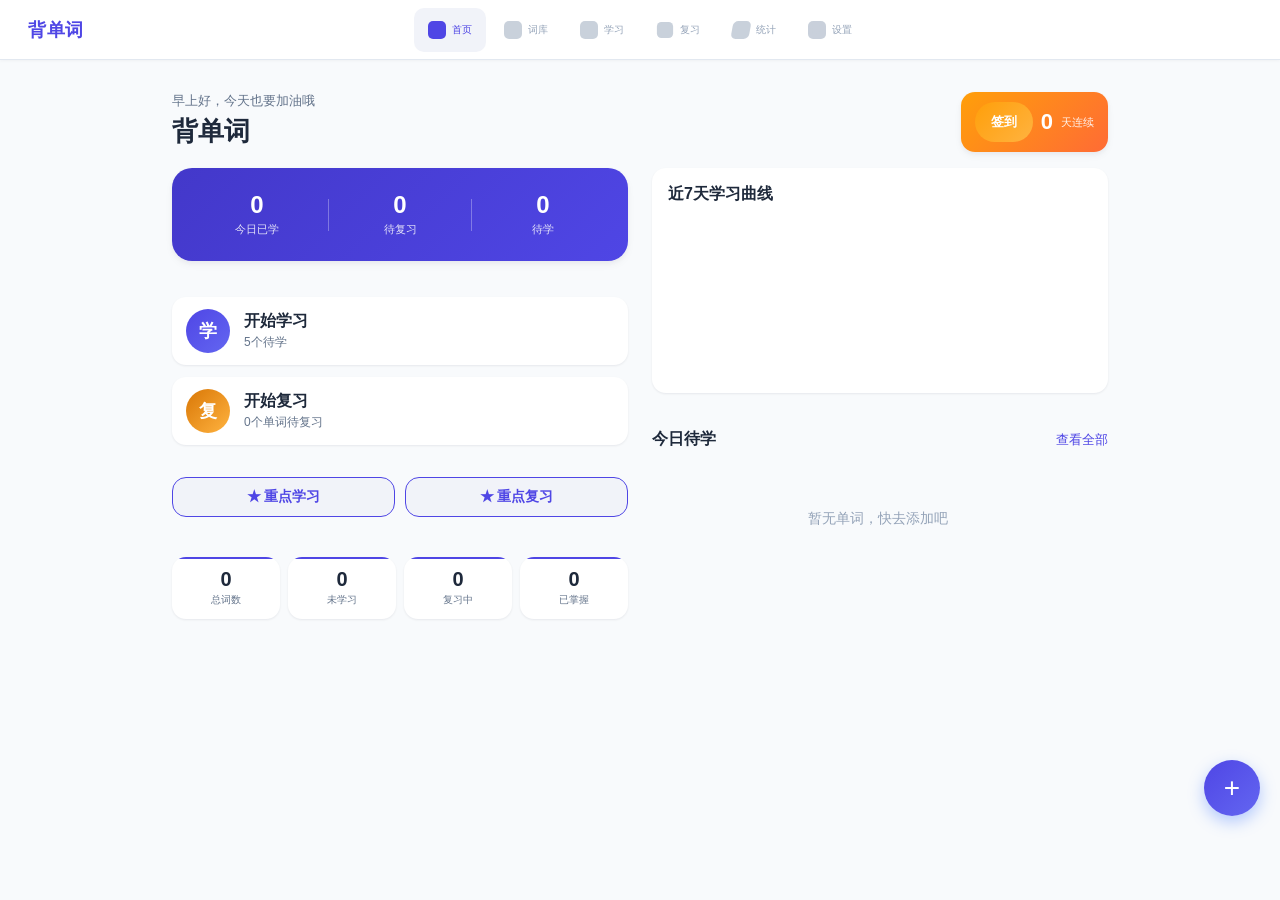
==== commit a25908ab: "fix: 词本隔离唯一约束(word,user_id,wordbook_id)修复跨词本添加同词500 + 释义过滤生僻义 + 按钮尺寸/FAB布局统一 + 升级SW缓存v75" ====
--- a/frontend/index.html
+++ b/frontend/index.html
@@ -9,7 +9,7 @@
   <!-- 预连接：提前建立TCP/TLS连接，减少首字节时间 -->
   <link rel="preconnect" href="/" crossorigin>
   <link rel="dns-prefetch" href="/">
-  <link rel="stylesheet" href="assets/style.css?v=20260809a">
+  <link rel="stylesheet" href="assets/style.css?v=20260811e">
   <!-- PWA 支持：允许"添加到桌面"当App用 -->
   <link rel="manifest" href="/manifest.json">
   <link rel="icon" type="image/png" href="/icons/icon-192.png">
@@ -343,6 +343,7 @@
         <button class="filter-tab" data-status="review">复习中</button>
         <button class="filter-tab" data-status="mastered">已掌握</button>
         <button class="filter-tab" data-status="starred">⭐ 重点</button>
+        <button class="filter-tab" data-status="mastered_forever">✓ 已学会</button>
         <select class="sort-select" id="sortSelect" title="排序方式">
           <option value="added_desc">最近添加</option>
           <option value="added_asc">最早添加</option>
@@ -376,6 +377,10 @@
           <span class="progress-ring-text" id="progressRingText">0%</span>
         </div>
         <span class="card-progress" id="learnProgress">0 / 0</span>
+        <button class="answer-sheet-btn" id="btnLearnAnswerSheet" title="答题卡">
+          <svg width="15" height="15" viewBox="0 0 24 24" fill="none" stroke="currentColor" stroke-width="2" stroke-linecap="round" stroke-linejoin="round"><rect x="3" y="3" width="7" height="7" rx="1"/><rect x="14" y="3" width="7" height="7" rx="1"/><rect x="3" y="14" width="7" height="7" rx="1"/><rect x="14" y="14" width="7" height="7" rx="1"/></svg>
+          <span>答题卡</span>
+        </button>
         <span class="study-timer" id="studyTimerDisplay" style="display:none">
           <span class="study-timer-icon">⏱</span>
           <span id="studyTimer">00:00</span>
@@ -473,20 +478,36 @@
       <!-- 操作按钮 -->
       <div class="card-actions" id="learnActions" style="display:none">
         <button class="btn-secondary" id="btnLearnPrev">上一题</button>
+        <button class="btn-secondary" id="btnLearnNext">下一题</button>
         <button class="btn-secondary" id="btnLearnDetail">详情</button>
-        <button class="btn-primary" id="btnLearnKnown">已学会</button>
+        <button class="rating-btn rating-hard learn-rating-btn" id="btnLearnHard" title="有点印象但不熟，稍后再次出现加深记忆">
+          <span class="rating-label">模糊</span>
+          <span class="rating-desc">稍后再背</span>
+        </button>
+        <button class="rating-btn rating-good learn-rating-btn" id="btnLearnKnown" title="确实记住了，按记忆曲线安排复习">
+          <span class="rating-label">记得</span>
+          <span class="rating-desc">加深记忆</span>
+        </button>
       </div>
       <!-- 翻卡模式额外按钮：加入新词 / 翻今天所有 -->
       <div class="card-actions card-actions-extra" id="learnExtraActions" style="display:none">
         <button class="btn-secondary" id="btnLearnAddNew">+ 未学习</button>
         <button class="btn-secondary" id="btnLearnReviewToday">翻今天所有</button>
-      </div>
-      <!-- 测验模式操作按钮 -->
+        <button class="btn-secondary" id="btnLearnMastered">✓ 已学会</button>
+      </div>
+      <!-- 测验模式操作按钮（看词选义/看义选词/拼写默写通用：与翻卡一致可评分模糊/记得） -->
       <div class="card-actions" id="quizActions" style="display:none">
         <button class="btn-secondary" id="btnQuizPrev">上一题</button>
         <button class="btn-secondary" id="btnQuizDetail">详情</button>
+        <button class="rating-btn rating-hard learn-rating-btn" id="btnQuizHard" title="有点印象但不熟，稍后再次出现加深记忆">
+          <span class="rating-label">模糊</span>
+          <span class="rating-desc">稍后再背</span>
+        </button>
         <button class="btn-secondary" id="btnQuizSkip">下一题</button>
-        <button class="btn-primary" id="btnQuizKnown">已学会</button>
+        <button class="rating-btn rating-good learn-rating-btn" id="btnQuizKnown" title="确实记住了，按记忆曲线安排复习">
+          <span class="rating-label">记得</span>
+          <span class="rating-desc">加深记忆</span>
+        </button>
       </div>
     </section>
 
@@ -494,6 +515,10 @@
     <section class="page page-review" id="page-review">
       <div class="card-header">
         <span class="card-progress" id="reviewProgress">0 / 0</span>
+        <button class="answer-sheet-btn" id="btnReviewAnswerSheet" title="答题卡">
+          <svg width="15" height="15" viewBox="0 0 24 24" fill="none" stroke="currentColor" stroke-width="2" stroke-linecap="round" stroke-linejoin="round"><rect x="3" y="3" width="7" height="7" rx="1"/><rect x="14" y="3" width="7" height="7" rx="1"/><rect x="3" y="14" width="7" height="7" rx="1"/><rect x="14" y="14" width="7" height="7" rx="1"/></svg>
+          <span>答题卡</span>
+        </button>
         <span class="card-close" id="reviewClose">退出</span>
       </div>
       <div class="review-estimate" id="reviewEstimate" style="display:none"></div>
@@ -504,6 +529,16 @@
           <option value="">请选择词书</option>
         </select>
         <button class="btn-secondary" id="btnReviewAll" title="拉到最下方可切换复习范围" style="white-space:nowrap;font-size:13px;padding:6px 10px;">自主复习</button>
+      </div>
+      <!-- 区间复习：自主复习时可按词书顺序自定义复习从哪到哪 -->
+      <div class="review-range-row" id="reviewRangeRow" style="display:none;align-items:center;gap:8px;padding:8px 16px;background:var(--bg-card);border-radius:var(--radius-md);margin-bottom:12px;flex-wrap:wrap;">
+        <label style="font-size:13px;color:var(--text-secondary);white-space:nowrap;">区间：</label>
+        <input type="number" id="reviewRangeStart" min="1" placeholder="起始" style="width:70px;padding:6px 8px;border:1px solid var(--border);border-radius:8px;font-size:14px;background:#fff;">
+        <span style="color:var(--text-secondary);">-</span>
+        <input type="number" id="reviewRangeEnd" min="1" placeholder="结束" style="width:70px;padding:6px 8px;border:1px solid var(--border);border-radius:8px;font-size:14px;background:#fff;">
+        <button class="btn-secondary" id="btnReviewRangeApply" style="white-space:nowrap;font-size:13px;padding:6px 10px;">确定</button>
+        <button class="btn-secondary" id="btnReviewRangeClear" style="white-space:nowrap;font-size:13px;padding:6px 10px;">清除</button>
+        <span class="review-range-tip" id="reviewRangeTip" style="font-size:12px;color:var(--text-secondary);"></span>
       </div>
       <!-- 复习范围说明：今日到期 / 自主复习 -->
       <div class="review-mode-tip" id="reviewModeTip" style="display:none"></div>
@@ -602,13 +637,21 @@
       <!-- 复习页额外按钮：加入新词 -->
       <div class="card-actions card-actions-extra" id="reviewExtraActions" style="display:none">
         <button class="btn-secondary" id="btnReviewAddNew">+ 未学习</button>
+        <button class="btn-secondary" id="btnReviewMastered">✓ 已学会</button>
       </div>
       <!-- 测验模式操作按钮 -->
       <div class="card-actions" id="reviewQuizActions" style="display:none">
         <button class="btn-secondary" id="btnReviewQuizPrev">上一题</button>
         <button class="btn-secondary" id="btnReviewQuizDetail">详情</button>
+        <button class="rating-btn rating-hard" id="btnReviewQuizHard" title="有点印象但不熟，稍后再次出现加深记忆">
+          <span class="rating-label">模糊</span>
+          <span class="rating-desc">稍后再背</span>
+        </button>
         <button class="btn-secondary" id="btnReviewQuizSkip">下一题</button>
-        <button class="btn-primary" id="btnReviewQuizKnown">已学会</button>
+        <button class="rating-btn rating-good" id="btnReviewQuizKnown" title="记得很清楚，按遗忘曲线安排下次复习">
+          <span class="rating-label">记得</span>
+          <span class="rating-desc">加深记忆</span>
+        </button>
       </div>
     </section>
 
@@ -903,6 +946,27 @@
     </div>
   </div>
 
+  <!-- ============ 答题卡弹窗（学习/复习通用） ============ -->
+  <div class="modal-overlay" id="answerSheetModal">
+    <div class="modal-sheet">
+      <div class="modal-handle"></div>
+      <div class="modal-header">
+        <h3 class="modal-word" id="answerSheetTitle">答题卡</h3>
+        <button class="modal-close" id="answerSheetCloseBtn">×</button>
+      </div>
+      <div class="modal-body">
+        <div class="answer-sheet-legend" id="answerSheetLegend">
+          <span class="as-legend-item"><i class="as-dot as-current"></i>当前</span>
+          <span class="as-legend-item as-legend-learn" id="asLegendLearned"><i class="as-dot as-learned"></i>已掌握</span>
+          <span class="as-legend-item as-legend-learn" id="asLegendDone"><i class="as-dot as-done"></i>已浏览</span>
+          <span class="as-legend-item"><i class="as-dot as-default"></i>未浏览</span>
+        </div>
+        <div class="answer-sheet-summary" id="answerSheetSummary"></div>
+        <div class="answer-sheet-grid" id="answerSheetGrid"></div>
+      </div>
+    </div>
+  </div>
+
   <!-- ============ 下拉刷新指示器 ============ -->
   <div class="pull-refresh-indicator" id="pullRefreshIndicator" style="display:none">↓</div>
 
@@ -966,6 +1030,7 @@
       <div class="modal-footer">
         <button class="btn-secondary" id="modalDeleteBtn">删除</button>
         <button class="btn-secondary" id="modalStarBtn">☆ 标重点</button>
+        <button class="btn-secondary" id="modalMasterBtn">✓ 已学会</button>
         <button class="btn-secondary" id="modalMoveBtn">移动到词本</button>
         <button class="btn-primary" id="modalEditBtn">编辑</button>
       </div>
@@ -1162,13 +1227,13 @@
     </div>
   </div>
 
-  <script src="assets/app.js?v=20260809c"></script>
+  <script src="assets/app.js?v=20260810b"></script>
   <!-- PWA service worker 注册：仅在 HTTPS/localhost 生效 -->
   <script>
     if ('serviceWorker' in navigator) {
       window.addEventListener('load', function () {
         // 注册 SW，附带版本参数确保获取最新 sw.js
-        navigator.serviceWorker.register('/sw.js?v=60').then(function (reg) {
+        navigator.serviceWorker.register('/sw.js?v=69').then(function (reg) {
           // 强制检查更新
           reg.update();
           // 如果有新 SW 等待激活，立即接管
--- a/frontend/assets/style.css
+++ b/frontend/assets/style.css
@@ -68,6 +68,12 @@
   --radius-lg: 20px;
   --tabbar-h: 64px;              /* 底部TabBar高度 */
   --statusbar-h: 0px;            /* 顶部状态栏已移除 */
+  /* 按钮尺寸 token：统一高度，保证移动端触控体验一致 */
+  --btn-h: 48px;          /* 主/次操作按钮高度 */
+  --btn-h-sm: 40px;       /* 小型按钮/标签高度（满足触控下限） */
+  --btn-h-xs: 36px;       /* 极紧凑芯片高度 */
+  --btn-radius: 12px;     /* 按钮统一圆角 */
+  --bg-soft: #f4f6fb;     /* 补全缺失的 --bg-soft 变量（浅柔背景） */
 }
 
 /* ===== 顶部状态栏 ===== */
@@ -155,7 +161,7 @@
   max-width: 480px;
   margin: 0 auto;
   min-height: 100vh;
-  padding: calc(var(--statusbar-h) + 12px) 16px calc(var(--tabbar-h) + 24px);
+  padding: calc(var(--statusbar-h) + 12px) 16px calc(var(--tabbar-h) + 24px + env(safe-area-inset-bottom));
   background: var(--bg-page);
 }
 
@@ -208,6 +214,7 @@
   display: flex;
   align-items: center;
   gap: 5px;
+  min-height: 40px;
   padding: 8px 14px;
   background: var(--bg-card);
   color: var(--text-primary);
@@ -440,19 +447,6 @@
   margin-bottom: 20px;
 }
 
-.starred-btn {
-  flex: 1;
-  padding: 10px 14px;
-  border-radius: var(--radius-md);
-  background: linear-gradient(135deg, #fff8e1, #fff3c4);
-  border: 1px solid #ffd54f;
-  color: #f57f17;
-  font-size: 14px;
-  font-weight: 600;
-  cursor: pointer;
-  transition: all 0.2s;
-}
-
 .starred-btn:active {
   transform: scale(0.97);
 }
@@ -560,6 +554,7 @@
   flex-shrink: 0;
 }
 .wrongbook-item .wb-heal {
+  min-height: 36px;
   padding: 5px 10px;
   border-radius: var(--radius-sm);
   background: #e8f5e9;
@@ -638,6 +633,14 @@
   gap: 8px;
   margin-bottom: 20px;
 }
+/* 首页统计卡：底部为全局悬浮的"+"按钮(FAB)留出空间，避免遮挡最右侧"已掌握"数据 */
+.home-col-left .stat-cards {
+  margin-bottom: 64px;
+}
+/* 首页整体：底部为 FAB 留出安全区，避免遮挡"近7天学习曲线"最右侧数据点 */
+.page-home {
+  padding-bottom: 72px;
+}
 
 .stat-card {
   background: var(--bg-card);
@@ -878,8 +881,8 @@
 }
 .reorder-handle {
   flex-shrink: 0;
-  width: 34px;
-  height: 34px;
+  width: 40px;
+  height: 40px;
   display: flex;
   align-items: center;
   justify-content: center;
@@ -915,6 +918,18 @@
   opacity: 0.6;
   margin: 4px 0;
 }
+/* 词库列表懒加载：滚动到底部的"加载更多"哨兵 */
+.lib-load-more {
+  padding: 16px;
+  text-align: center;
+  color: var(--text-tertiary, #94a3b8);
+  font-size: 13px;
+  animation: libLoadPulse 1.2s ease-in-out infinite;
+}
+@keyframes libLoadPulse {
+  0%, 100% { opacity: 0.5; }
+  50% { opacity: 1; }
+}
 body.dragging-active {
   -webkit-user-select: none;
   user-select: none;
@@ -949,6 +964,7 @@
 
 .tab-switch-item {
   flex: 1;
+  min-height: 40px;
   padding: 8px;
   font-size: 13px;
   color: var(--text-secondary);
@@ -1014,13 +1030,17 @@
 /* 通用按钮 */
 .btn-primary {
   width: 100%;
-  padding: 14px;
+  min-height: var(--btn-h);
+  padding: 12px 16px;
+  display: inline-flex;
+  align-items: center;
+  justify-content: center;
   background: linear-gradient(135deg, var(--primary), var(--primary-light));
   color: #fff;
-  border-radius: var(--radius-md);
+  border-radius: var(--btn-radius);
   font-size: 16px;
   font-weight: 600;
-  box-shadow: 0 4px 12px rgba(74,127,255,0.3);
+  box-shadow: 0 4px 12px rgba(79,70,229,0.3);
   transition: transform 0.15s;
 }
 
@@ -1030,10 +1050,14 @@
 
 .btn-secondary {
   flex: 1;
-  padding: 14px;
+  min-height: var(--btn-h);
+  padding: 12px 16px;
+  display: inline-flex;
+  align-items: center;
+  justify-content: center;
   background: var(--bg-input);
   color: var(--text-primary);
-  border-radius: var(--radius-md);
+  border-radius: var(--btn-radius);
   font-size: 16px;
   font-weight: 600;
   transition: transform 0.15s;
@@ -1041,6 +1065,37 @@
 
 .btn-secondary:active {
   transform: scale(0.98);
+}
+
+/* 全局按钮基础规范：保证所有按钮（含未带样式的原生 button）触控高度一致，
+   并去掉移动端点击时的灰色高亮，提升触感与一致性 */
+button {
+  min-height: var(--btn-h-sm);
+  -webkit-tap-highlight-color: transparent;
+  touch-action: manipulation;
+}
+button:focus-visible {
+  outline: 2px solid var(--primary);
+  outline-offset: 2px;
+}
+
+/* 重点学习/复习按钮：统一使用品牌主色，提升对比度与视觉一致性
+   （原为黄色底+橙色字，对比度低、与整体靛蓝主题割裂） */
+.starred-btn {
+  flex: 1;
+  min-height: var(--btn-h-sm);
+  padding: 10px 16px;
+  border-radius: var(--radius-md);
+  background: var(--primary-bg);
+  border: 1px solid var(--primary);
+  color: var(--primary);
+  font-size: 14px;
+  font-weight: 600;
+  cursor: pointer;
+  transition: all 0.2s;
+}
+.starred-btn:hover {
+  background: #e6ebfb;
 }
 
 /* 扫描区域 */
@@ -1054,6 +1109,7 @@
 
 .scan-mode-item {
   flex: 1;
+  min-height: 40px;
   padding: 8px;
   font-size: 13px;
   color: var(--text-secondary);
@@ -1265,6 +1321,7 @@
 .wordbook-bar::-webkit-scrollbar { display: none; }
 .wordbook-chip {
   flex-shrink: 0;
+  min-height: var(--btn-h-sm);
   padding: 6px 14px;
   background: var(--bg-card);
   color: var(--text-secondary);
@@ -1274,6 +1331,8 @@
   cursor: pointer;
   transition: all 0.15s;
   white-space: nowrap;
+  display: inline-flex;
+  align-items: center;
 }
 .wordbook-chip:hover {
   border-color: var(--primary);
@@ -1316,9 +1375,13 @@
   flex: 1;
 }
 .btn-sm {
-  padding: 8px 12px;
+  min-height: var(--btn-h-sm);
+  padding: 8px 14px;
   font-size: 13px;
   white-space: nowrap;
+  display: inline-flex;
+  align-items: center;
+  justify-content: center;
 }
 .form-select {
   width: 100%;
@@ -1487,7 +1550,8 @@
 }
 
 .scan-check-all {
-  padding: 5px 10px;
+  min-height: 40px;
+  padding: 5px 12px;
   font-size: 12px;
   color: var(--primary);
   background: transparent;
@@ -1678,6 +1742,7 @@
 
 .filter-tab {
   flex-shrink: 0;
+  min-height: var(--btn-h-sm);
   padding: 6px 14px;
   background: var(--bg-card);
   color: var(--text-secondary);
@@ -1685,6 +1750,8 @@
   font-size: 13px;
   box-shadow: var(--shadow-sm);
   transition: all 0.2s;
+  display: inline-flex;
+  align-items: center;
 }
 
 .filter-tab.active {
@@ -1696,6 +1763,7 @@
 .sort-select {
   flex-shrink: 0;
   margin-left: auto;
+  min-height: var(--btn-h-sm);
   padding: 6px 10px;
   background: var(--bg-card);
   color: var(--text-secondary);
@@ -1721,6 +1789,11 @@
   padding-bottom: 20px;
 }
 
+/* 词库页：底部为全局悬浮的"+"按钮(FAB)留出安全区，避免滚动到底时遮挡最后一个单词卡片 */
+.page-library {
+  padding-bottom: 96px;
+}
+
 /* ===== 翻卡学习/复习 ===== */
 .card-header {
   display: flex;
@@ -1738,7 +1811,8 @@
 .card-close {
   font-size: 14px;
   color: var(--primary);
-  padding: 4px 10px;
+  min-height: 40px;
+  padding: 4px 12px;
   border-radius: 14px;
   background: var(--primary-bg);
 }
@@ -1940,8 +2014,8 @@
   background: var(--bg-input);
   border: none;
   border-radius: 50%;
-  width: 36px;
-  height: 36px;
+  width: 40px;
+  height: 40px;
   font-size: 16px;
   cursor: pointer;
   display: inline-flex;
@@ -1975,8 +2049,8 @@
   gap: 8px;
 }
 .modal-speak-btn {
-  width: 32px;
-  height: 32px;
+  width: 40px;
+  height: 40px;
   font-size: 14px;
   margin: 0;
 }
@@ -2089,15 +2163,22 @@
 /* 卡片操作按钮 */
 .card-actions {
   display: flex;
-  gap: 12px;
+  flex-wrap: wrap;
+  gap: 10px;
 }
 /* 统一 card-actions 内所有按钮大小 */
 .card-actions .btn-primary,
 .card-actions .btn-secondary {
-  flex: 1;
+  flex: 1 1 auto;
+  min-width: 88px;
   width: auto;
   padding: 12px 8px;
   font-size: 15px;
+}
+/* 答题/评分按钮与相邻操作按钮保持同尺寸 */
+.card-actions .rating-btn {
+  flex: 1 1 auto;
+  min-width: 88px;
 }
 /* 翻卡模式额外按钮（加入新词 / 翻今天所有），较小尺寸 */
 .card-actions-extra {
@@ -2107,6 +2188,7 @@
 .card-actions-extra .btn-secondary {
   flex: 1;
   width: auto;
+  min-height: 40px;
   padding: 10px 8px;
   font-size: 13px;
 }
@@ -2118,16 +2200,30 @@
 }
 
 .rating-btn {
-  flex: 1;
-  min-width: 60px;
-  padding: 14px 6px;
+  flex: 1 1 0;
+  min-width: 64px;
+  min-height: var(--btn-h);
+  padding: 6px 8px;
   border-radius: var(--radius-md);
   color: #fff;
   display: flex;
   flex-direction: column;
   align-items: center;
+  justify-content: center;
   gap: 2px;
   transition: transform 0.15s;
+}
+
+.rating-btn .rating-label {
+  font-size: 15px;
+  font-weight: 700;
+  line-height: 1.2;
+}
+
+.rating-btn .rating-desc {
+  font-size: 11px;
+  opacity: 0.85;
+  line-height: 1.2;
 }
 
 .rating-btn:active {
@@ -2172,6 +2268,7 @@
 }
 
 .checkin-btn {
+  min-height: 40px;
   padding: 6px 16px;
   border-radius: 20px;
   background: linear-gradient(135deg, #ff9f0a, #ffb340);
@@ -2339,6 +2436,7 @@
   color: var(--text-secondary);
 }
 .setting-btn {
+  min-height: 40px;
   padding: 6px 12px;
   background: var(--bg-input);
   color: var(--text-primary);
@@ -2436,6 +2534,7 @@
 }
 .mode-tab {
   flex: 1;
+  min-height: 40px;
   padding: 8px 4px;
   background: var(--bg-card);
   color: var(--text-secondary);
@@ -2444,6 +2543,9 @@
   font-size: 13px;
   cursor: pointer;
   transition: all 0.15s;
+  display: inline-flex;
+  align-items: center;
+  justify-content: center;
 }
 .mode-tab.active {
   background: var(--primary);
@@ -2455,6 +2557,7 @@
 }
 .order-toggle-btn {
   flex: 0 0 auto;
+  min-height: 40px;
   padding: 8px 14px;
   background: var(--bg-card);
   color: var(--text-secondary);
@@ -2464,6 +2567,9 @@
   cursor: pointer;
   transition: all 0.15s;
   white-space: nowrap;
+  display: inline-flex;
+  align-items: center;
+  justify-content: center;
 }
 .order-toggle-btn.active {
   background: var(--primary);
@@ -2681,7 +2787,7 @@
   right: 0;
   max-width: 480px;
   margin: 0 auto;
-  height: var(--tabbar-h);
+  height: calc(var(--tabbar-h) + env(safe-area-inset-bottom));
   background: var(--bg-card);
   border-top: 1px solid var(--border);
   display: flex;
@@ -2690,7 +2796,7 @@
   z-index: 100;
   padding-bottom: env(safe-area-inset-bottom);
 }
-
+/* 刘海屏机型：TabBar 内容区自动上移，避免被 Home 指示条遮挡 */
 .tab-item {
   flex: 1;
   display: flex;
@@ -2700,6 +2806,7 @@
   gap: 2px;
   color: var(--text-tertiary);
   transition: color 0.2s;
+  min-height: 44px;
 }
 
 .tab-item.active {
@@ -2897,9 +3004,14 @@
 }
 
 .modal-close {
-  font-size: 26px;
+  font-size: 22px;
   color: var(--text-tertiary);
   line-height: 1;
+  min-width: var(--btn-h-sm); /* 40px：满足移动端触控下限 */
+  min-height: var(--btn-h-sm);
+  display: inline-flex;
+  align-items: center;
+  justify-content: center;
   padding: 0 4px;
 }
 
@@ -2909,6 +3021,101 @@
   padding: 14px 20px;
   -webkit-overflow-scrolling: touch;
 }
+
+/* ============ 答题卡（学习/复习通用） ============ */
+.answer-sheet-btn {
+  display: inline-flex;
+  align-items: center;
+  gap: 5px;
+  min-height: 40px;
+  padding: 5px 12px;
+  font-size: 13px;
+  font-weight: 600;
+  color: var(--primary);
+  background: var(--primary-bg);
+  border: 1px solid var(--primary);
+  border-radius: 16px;
+  cursor: pointer;
+  white-space: nowrap;
+  transition: background 0.15s, transform 0.1s;
+}
+.answer-sheet-btn:active {
+  transform: scale(0.96);
+  background: var(--primary);
+  color: #fff;
+}
+
+.answer-sheet-legend {
+  display: flex;
+  flex-wrap: wrap;
+  gap: 12px;
+  margin-bottom: 12px;
+  font-size: 12px;
+  color: var(--text-secondary);
+}
+.as-legend-item {
+  display: inline-flex;
+  align-items: center;
+  gap: 5px;
+}
+.as-dot {
+  width: 14px;
+  height: 14px;
+  border-radius: 4px;
+  border: 1px solid var(--border);
+  display: inline-block;
+  flex-shrink: 0;
+}
+.as-dot.as-current { background: var(--primary); border-color: var(--primary); }
+.as-dot.as-learned { background: #34c759; border-color: #34c759; }
+.as-dot.as-done { background: #e9eef7; border-color: #d3dcef; }
+
+.answer-sheet-summary {
+  font-size: 13px;
+  font-weight: 600;
+  color: var(--text-secondary);
+  margin-bottom: 12px;
+}
+
+.answer-sheet-grid {
+  display: grid;
+  grid-template-columns: repeat(auto-fill, minmax(46px, 1fr));
+  gap: 8px;
+}
+.answer-sheet-cell {
+  position: relative;
+  height: 44px;
+  display: flex;
+  align-items: center;
+  justify-content: center;
+  font-size: 14px;
+  font-weight: 600;
+  color: var(--text-primary);
+  background: var(--bg-card);
+  border: 1.5px solid var(--border);
+  border-radius: 10px;
+  cursor: pointer;
+  transition: background 0.15s, border-color 0.15s, transform 0.1s;
+  overflow: hidden;
+}
+.answer-sheet-cell:active { transform: scale(0.94); }
+.answer-sheet-cell.as-current {
+  background: var(--primary);
+  border-color: var(--primary);
+  color: #fff;
+  font-weight: 700;
+}
+.answer-sheet-cell.as-learned {
+  background: #34c759;
+  border-color: #34c759;
+  color: #fff;
+}
+.answer-sheet-cell.as-done {
+  background: #e9eef7;
+  border-color: #d3dcef;
+  color: var(--text-secondary);
+}
+/* 单词已在答题卡单元格上以悬浮提示显示，无需额外文字 */
 
 .modal-section {
   margin-bottom: 14px;
@@ -2993,6 +3200,7 @@
   display: inline-flex;
   align-items: center;
   gap: 4px;
+  min-height: var(--btn-h-sm); /* 40px：满足移动端触控下限 */
   padding: 5px 12px;
   background: #f0f0f2;
   border: 1px solid #e0e0e4;
@@ -3190,15 +3398,21 @@
 
 .modal-footer {
   display: flex;
-  gap: 12px;
-  padding: 12px 20px;
+  flex-wrap: wrap;
+  gap: 8px;
+  padding: 12px 16px;
   border-top: 1px solid var(--border);
   flex-shrink: 0;
 }
 
 .modal-footer .btn-primary,
 .modal-footer .btn-secondary {
-  flex: 1;
+  flex: 1 1 0;
+  min-width: 88px;
+  width: auto; /* 覆盖 .btn-primary 的 width:100%，使取消/保存可同排显示 */
+  min-height: var(--btn-h-sm);
+  padding: 10px 8px;
+  font-size: 14px;
 }
 
 /* 编辑弹窗特例 */
@@ -4363,10 +4577,12 @@
 .batch-preview-meaning { color: var(--text-secondary); flex: 1; }
 .batch-preview-dup { color: var(--warning); font-size: 12px; }
 .batch-preview-remove {
-  width: 24px; height: 24px;
+  width: var(--btn-h-sm); height: var(--btn-h-sm); /* 40px：扩大触控命中区 */
   border: none; background: none;
   color: var(--danger); cursor: pointer;
   font-size: 18px; line-height: 1;
+  display: inline-flex; align-items: center; justify-content: center;
+  border-radius: 8px;
 }
 
 /* ================================================================
@@ -4515,6 +4731,21 @@
   font-weight: 600;
 }
 
+/* ===== 已学会标记 ===== */
+.word-mastered-icon {
+  color: #10b981;
+  font-size: 13px;
+  font-weight: 700;
+  margin-left: 4px;
+  vertical-align: middle;
+}
+
+/* 已学会按钮（弹窗中） */
+#modalMasterBtn.mastered-on {
+  color: #10b981;
+  font-weight: 600;
+}
+
 /* ===== 可滚动的单词列表 ===== */
 .word-list-scroll {
   max-height: 400px;
